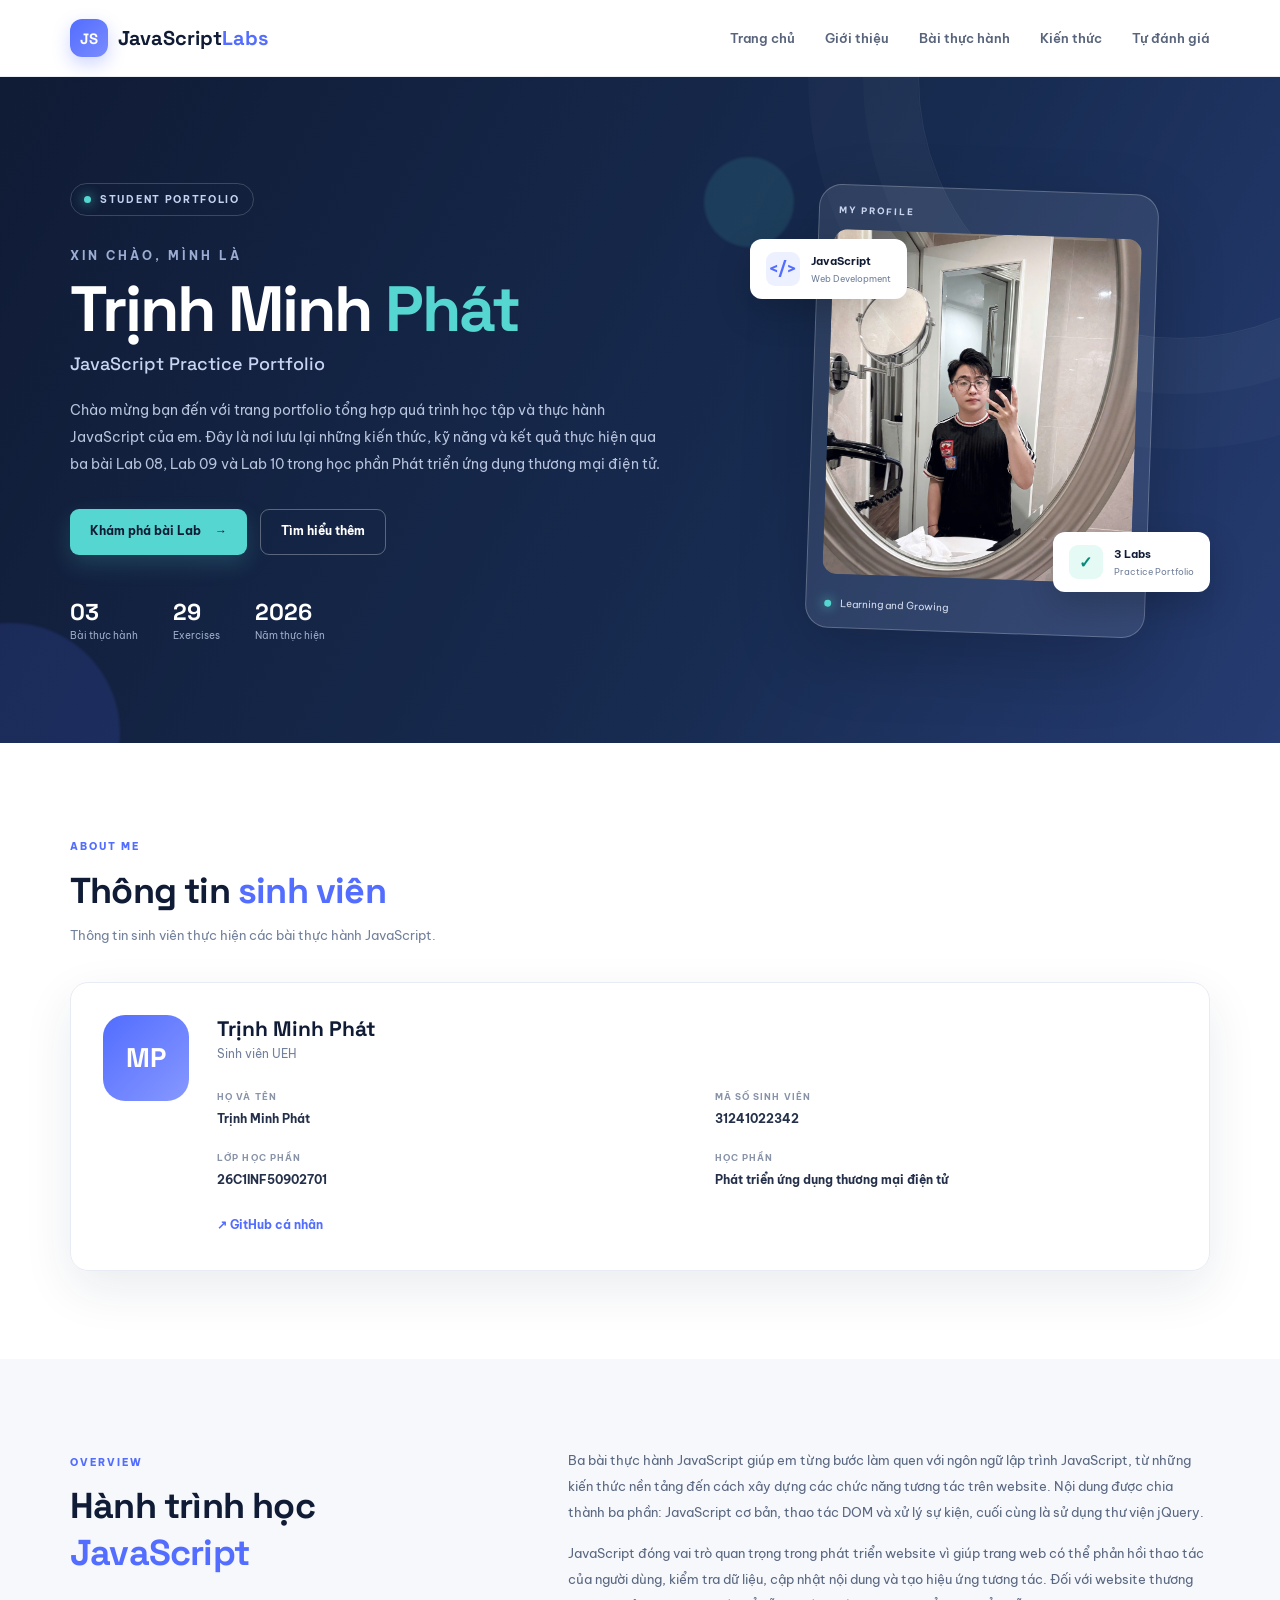
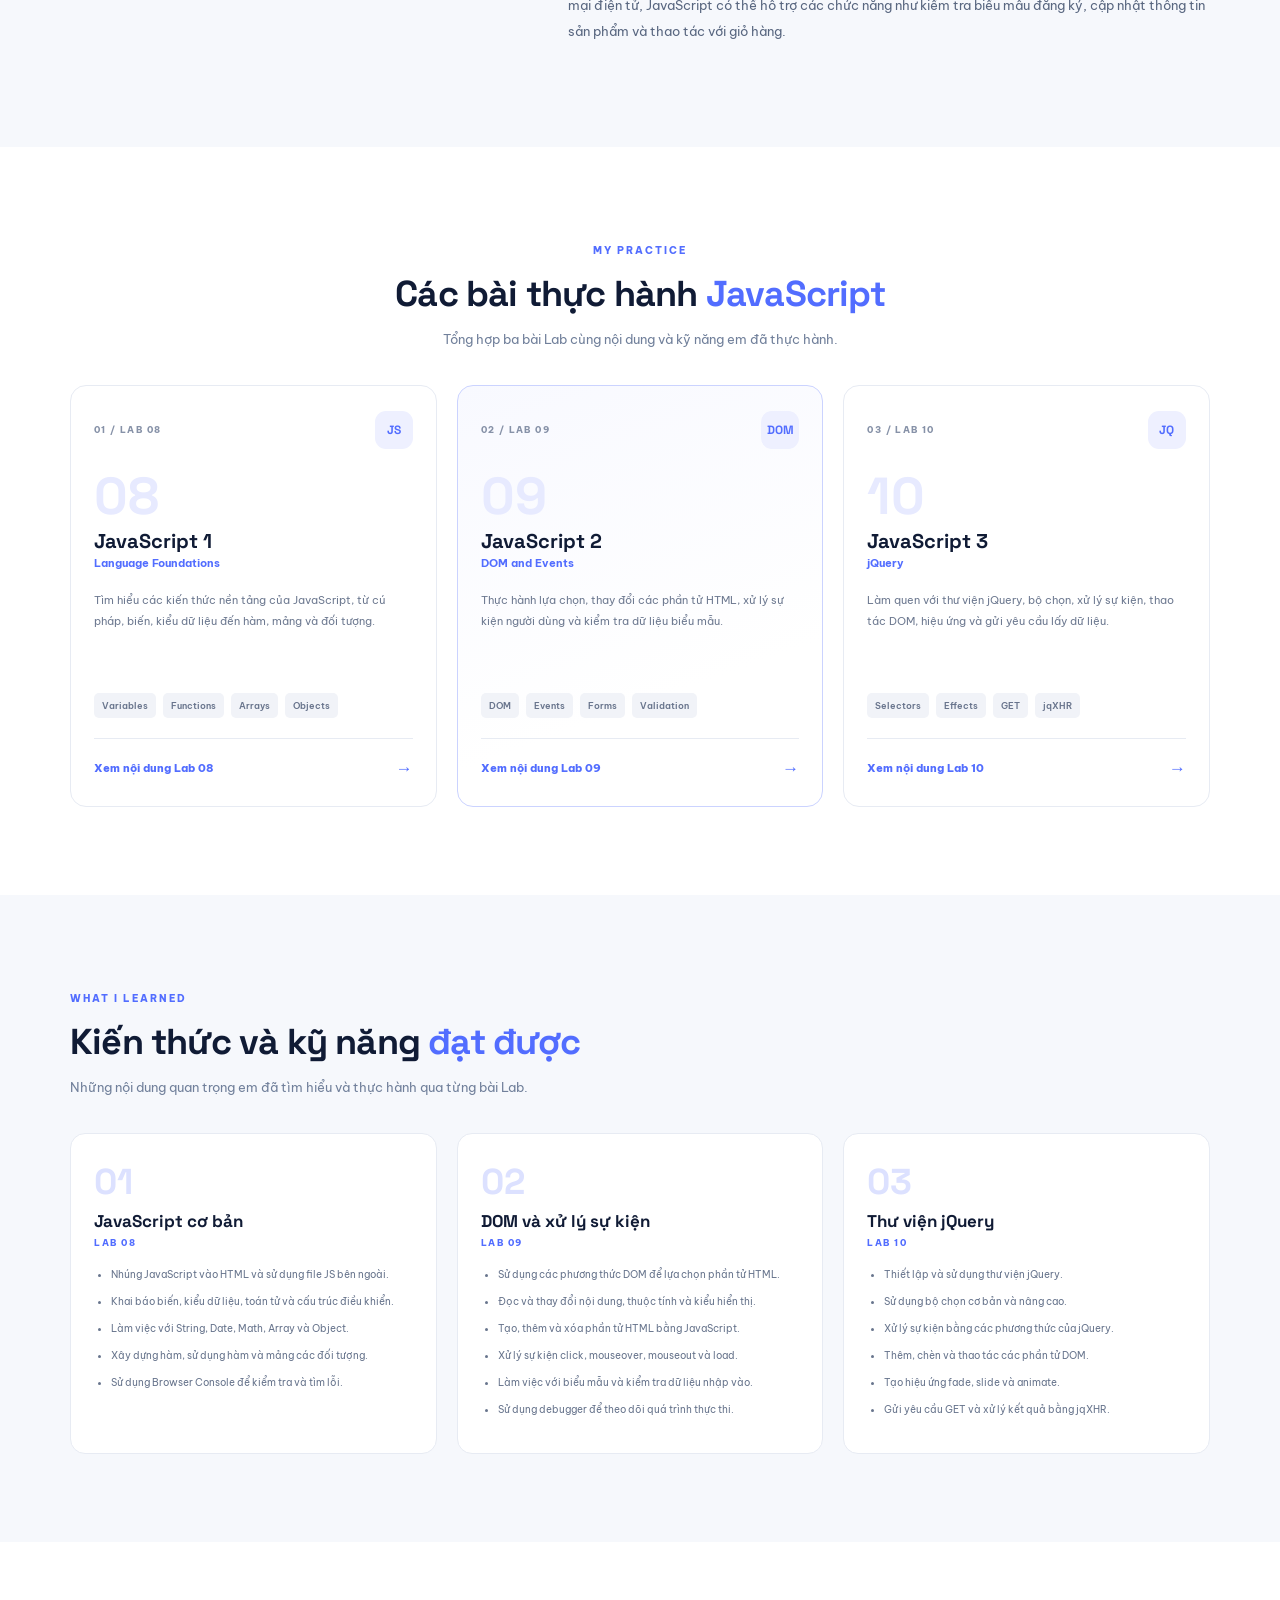
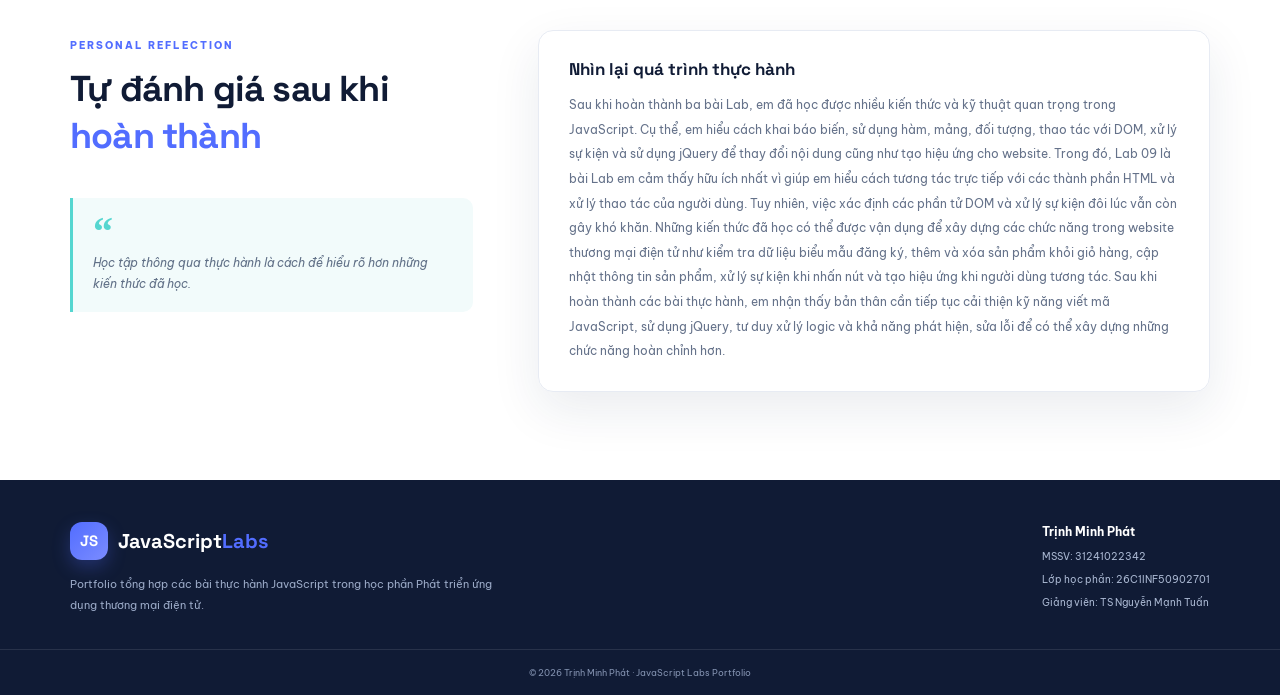
==== JavaScript-Labs/index.html @ f72fcfe5 "update" ====
<!DOCTYPE html>
<html lang="vi">
<head>
    <meta charset="UTF-8">
    <meta name="viewport" content="width=device-width, initial-scale=1.0">
    <meta name="description" content="Portfolio thực hành JavaScript của Trịnh Minh Phát – Lab 08, Lab 09 và Lab 10.">
    <title>Trịnh Minh Phát | JavaScript Labs</title>
    <link rel="stylesheet" href="css/style.css">
    <script src="js/main.js" defer></script>
</head>
<body>

    <header class="header">
        <div class="container nav-container">
            <a href="#home" class="logo">
                <span class="logo-mark">JS</span>
                <span>JavaScript<span class="logo-highlight">Labs</span></span>
            </a>

            <button class="menu-toggle" id="menuToggle" aria-label="Mở menu điều hướng" aria-expanded="false">
                <span></span>
                <span></span>
                <span></span>
            </button>

            <nav class="nav-menu" id="navMenu">
                <a href="#home">Trang chủ</a>
                <a href="#about">Giới thiệu</a>
                <a href="#labs">Bài thực hành</a>
                <a href="#skills">Kiến thức</a>
                <a href="#reflection">Tự đánh giá</a>
            </nav>
        </div>
    </header>

    <main>

        <!-- Phần giới thiệu chính -->
        <section class="hero" id="home">
            <div class="hero-decoration decoration-one"></div>
            <div class="hero-decoration decoration-two"></div>

            <div class="container hero-container">

                <div class="hero-content">
                    <div class="status-label">
                        <span class="status-dot"></span>
                        STUDENT PORTFOLIO
                    </div>

                    <p class="hero-subtitle">XIN CHÀO, MÌNH LÀ</p>

                    <h1>Trịnh Minh <span>Phát</span></h1>

                    <h2>JavaScript Practice Portfolio</h2>

                    <p class="hero-description">
                        Chào mừng bạn đến với trang portfolio tổng hợp quá trình học tập
                        và thực hành JavaScript của em. Đây là nơi lưu lại những kiến thức,
                        kỹ năng và kết quả thực hiện qua ba bài Lab 08, Lab 09 và Lab 10
                        trong học phần Phát triển ứng dụng thương mại điện tử.
                    </p>

                    <div class="hero-buttons">
                        <a href="#labs" class="btn btn-primary">
                            Khám phá bài Lab <span>→</span>
                        </a>

                        <a href="#about" class="btn btn-outline">
                            Tìm hiểu thêm
                        </a>
                    </div>

                    <div class="hero-meta">
                        <div>
                            <strong>03</strong>
                            <span>Bài thực hành</span>
                        </div>

                        <div>
                            <strong>29</strong>
                            <span>Exercises</span>
                        </div>

                        <div>
                            <strong>2026</strong>
                            <span>Năm thực hiện</span>
                        </div>
                    </div>
                </div>

                <!-- Ảnh cá nhân -->
                <div class="hero-image-area">
                    <div class="image-frame">
                        <div class="image-top-label">MY PROFILE</div>

                        <img src="images/hinh1.jpg"
                             alt="Ảnh đại diện của Trịnh Minh Phát"
                             class="profile-image"
                             onerror="this.style.display='none'; this.nextElementSibling.style.display='grid';">

                        <div class="image-placeholder">
                            <span>MP</span>
                            <small>Đặt ảnh tại images/hinh1.jpg</small>
                        </div>

                        <div class="image-caption">
                            <span class="caption-dot"></span>
                            <span>Learning and Growing</span>
                        </div>
                    </div>

                    <div class="floating-card floating-card-top">
                        <span class="floating-icon">&lt;/&gt;</span>
                        <div>
                            <strong>JavaScript</strong>
                            <small>Web Development</small>
                        </div>
                    </div>

                    <div class="floating-card floating-card-bottom">
                        <span class="check-icon">✓</span>
                        <div>
                            <strong>3 Labs</strong>
                            <small>Practice Portfolio</small>
                        </div>
                    </div>
                </div>

            </div>
        </section>

        <!-- Thông tin sinh viên -->
        <section class="section student-section" id="about">
            <div class="container">

                <div class="section-heading">
                    <span class="section-tag">ABOUT ME</span>
                    <h2>Thông tin <span>sinh viên</span></h2>
                    <p>Thông tin sinh viên thực hiện các bài thực hành JavaScript.</p>
                </div>

                <div class="student-card">
                    <div class="student-avatar">MP</div>

                    <div class="student-details">
                        <h3>Trịnh Minh Phát</h3>
                        <p class="student-role">Sinh viên UEH</p>

                        <div class="info-grid">
                            <div class="info-item">
                                <span>HỌ VÀ TÊN</span>
                                <strong>Trịnh Minh Phát</strong>
                            </div>

                            <div class="info-item">
                                <span>MÃ SỐ SINH VIÊN</span>
                                <strong>31241022342</strong>
                            </div>

                            <div class="info-item">
                                <span>LỚP HỌC PHẦN</span>
                                <strong>26C1INF50902701</strong>
                            </div>

                            <div class="info-item">
                                <span>HỌC PHẦN</span>
                                <strong>Phát triển ứng dụng thương mại điện tử</strong>
                            </div>
                        </div>

                        <a class="github-link"
                           href="https://github.com/minhphatrh"
                           target="_blank"
                           rel="noopener">
                            ↗ GitHub cá nhân
                        </a>
                    </div>
                </div>

            </div>
        </section>

        <!-- Giới thiệu mục tiêu -->
        <section class="section introduction-section">
            <div class="container intro-layout">

                <div class="intro-heading">
                    <span class="section-tag">OVERVIEW</span>
                    <h2>Hành trình học <span>JavaScript</span></h2>
                </div>

                <div class="intro-text">
                    <p>
                        Ba bài thực hành JavaScript giúp em từng bước làm quen
                        với ngôn ngữ lập trình JavaScript, từ những kiến thức
                        nền tảng đến cách xây dựng các chức năng tương tác
                        trên website. Nội dung được chia thành ba phần:
                        JavaScript cơ bản, thao tác DOM và xử lý sự kiện,
                        cuối cùng là sử dụng thư viện jQuery.
                    </p>

                    <p>
                        JavaScript đóng vai trò quan trọng trong phát triển
                        website vì giúp trang web có thể phản hồi thao tác
                        của người dùng, kiểm tra dữ liệu, cập nhật nội dung
                        và tạo hiệu ứng tương tác. Đối với website thương mại
                        điện tử, JavaScript có thể hỗ trợ các chức năng như
                        kiểm tra biểu mẫu đăng ký, cập nhật thông tin sản phẩm
                        và thao tác với giỏ hàng.
                    </p>
                </div>

            </div>
        </section>

        <!-- Ba bài Lab -->
        <section class="section labs-section" id="labs">
            <div class="container">

                <div class="section-heading center-heading">
                    <span class="section-tag">MY PRACTICE</span>
                    <h2>Các bài thực hành <span>JavaScript</span></h2>
                    <p>
                        Tổng hợp ba bài Lab cùng nội dung và kỹ năng
                        em đã thực hành.
                    </p>
                </div>

                <div class="lab-grid">

                    <article class="lab-card">
                        <div class="lab-card-top">
                            <span class="lab-index">01 / LAB 08</span>
                            <span class="lab-icon">JS</span>
                        </div>

                        <div class="lab-number">08</div>

                        <h3>JavaScript 1</h3>
                        <p class="lab-english">Language Foundations</p>

                        <p class="lab-description">
                            Tìm hiểu các kiến thức nền tảng của JavaScript,
                            từ cú pháp, biến, kiểu dữ liệu đến hàm, mảng
                            và đối tượng.
                        </p>

                        <div class="lab-topics">
                            <span>Variables</span>
                            <span>Functions</span>
                            <span>Arrays</span>
                            <span>Objects</span>
                        </div>

                        <a href="Lab08/index.html" class="lab-link">
                            Xem nội dung Lab 08 <span>→</span>
                        </a>
                    </article>

                    <article class="lab-card featured-card">
                        <div class="lab-card-top">
                            <span class="lab-index">02 / LAB 09</span>
                            <span class="lab-icon">DOM</span>
                        </div>

                        <div class="lab-number">09</div>

                        <h3>JavaScript 2</h3>
                        <p class="lab-english">DOM and Events</p>

                        <p class="lab-description">
                            Thực hành lựa chọn, thay đổi các phần tử HTML,
                            xử lý sự kiện người dùng và kiểm tra dữ liệu
                            biểu mẫu.
                        </p>

                        <div class="lab-topics">
                            <span>DOM</span>
                            <span>Events</span>
                            <span>Forms</span>
                            <span>Validation</span>
                        </div>

                        <a href="Lab09/index.html" class="lab-link">
                            Xem nội dung Lab 09 <span>→</span>
                        </a>
                    </article>

                    <article class="lab-card">
                        <div class="lab-card-top">
                            <span class="lab-index">03 / LAB 10</span>
                            <span class="lab-icon">JQ</span>
                        </div>

                        <div class="lab-number">10</div>

                        <h3>JavaScript 3</h3>
                        <p class="lab-english">jQuery</p>

                        <p class="lab-description">
                            Làm quen với thư viện jQuery, bộ chọn,
                            xử lý sự kiện, thao tác DOM, hiệu ứng
                            và gửi yêu cầu lấy dữ liệu.
                        </p>

                        <div class="lab-topics">
                            <span>Selectors</span>
                            <span>Effects</span>
                            <span>GET</span>
                            <span>jqXHR</span>
                        </div>

                        <a href="Lab10/index.html" class="lab-link">
                            Xem nội dung Lab 10 <span>→</span>
                        </a>
                    </article>

                </div>
            </div>
        </section>

        <!-- Kiến thức đạt được -->
        <section class="section skills-section" id="skills">
            <div class="container">

                <div class="section-heading">
                    <span class="section-tag">WHAT I LEARNED</span>
                    <h2>Kiến thức và kỹ năng <span>đạt được</span></h2>
                    <p>
                        Những nội dung quan trọng em đã tìm hiểu
                        và thực hành qua từng bài Lab.
                    </p>
                </div>

                <div class="skills-grid">

                    <article class="skill-card">
                        <div class="skill-number">01</div>
                        <h3>JavaScript cơ bản</h3>
                        <p class="skill-lab">LAB 08</p>

                        <ul>
                            <li>Nhúng JavaScript vào HTML và sử dụng file JS bên ngoài.</li>
                            <li>Khai báo biến, kiểu dữ liệu, toán tử và cấu trúc điều khiển.</li>
                            <li>Làm việc với String, Date, Math, Array và Object.</li>
                            <li>Xây dựng hàm, sử dụng hàm và mảng các đối tượng.</li>
                            <li>Sử dụng Browser Console để kiểm tra và tìm lỗi.</li>
                        </ul>
                    </article>

                    <article class="skill-card">
                        <div class="skill-number">02</div>
                        <h3>DOM và xử lý sự kiện</h3>
                        <p class="skill-lab">LAB 09</p>

                        <ul>
                            <li>Sử dụng các phương thức DOM để lựa chọn phần tử HTML.</li>
                            <li>Đọc và thay đổi nội dung, thuộc tính và kiểu hiển thị.</li>
                            <li>Tạo, thêm và xóa phần tử HTML bằng JavaScript.</li>
                            <li>Xử lý sự kiện click, mouseover, mouseout và load.</li>
                            <li>Làm việc với biểu mẫu và kiểm tra dữ liệu nhập vào.</li>
                            <li>Sử dụng debugger để theo dõi quá trình thực thi.</li>
                        </ul>
                    </article>

                    <article class="skill-card">
                        <div class="skill-number">03</div>
                        <h3>Thư viện jQuery</h3>
                        <p class="skill-lab">LAB 10</p>

                        <ul>
                            <li>Thiết lập và sử dụng thư viện jQuery.</li>
                            <li>Sử dụng bộ chọn cơ bản và nâng cao.</li>
                            <li>Xử lý sự kiện bằng các phương thức của jQuery.</li>
                            <li>Thêm, chèn và thao tác các phần tử DOM.</li>
                            <li>Tạo hiệu ứng fade, slide và animate.</li>
                            <li>Gửi yêu cầu GET và xử lý kết quả bằng jqXHR.</li>
                        </ul>
                    </article>

                </div>
            </div>
        </section>

        <!-- Tự đánh giá -->
        <section class="section reflection-section" id="reflection">
            <div class="container reflection-layout">

                <div class="reflection-title">
                    <span class="section-tag">PERSONAL REFLECTION</span>
                    <h2>Tự đánh giá sau khi <span>hoàn thành</span></h2>

                    <div class="reflection-decoration">
                        <span>“</span>
                        <p>
                            Học tập thông qua thực hành là cách
                            để hiểu rõ hơn những kiến thức đã học.
                        </p>
                    </div>
                </div>

                <div class="reflection-content">
                    <h3>Nhìn lại quá trình thực hành</h3>

                    <p>
                        Sau khi hoàn thành ba bài Lab, em đã học được nhiều kiến thức
                        và kỹ thuật quan trọng trong JavaScript. Cụ thể, em hiểu cách
                        khai báo biến, sử dụng hàm, mảng, đối tượng, thao tác với DOM,
                        xử lý sự kiện và sử dụng jQuery để thay đổi nội dung cũng như
                        tạo hiệu ứng cho website. Trong đó, Lab 09 là bài Lab em cảm
                        thấy hữu ích nhất vì giúp em hiểu cách tương tác trực tiếp với
                        các thành phần HTML và xử lý thao tác của người dùng. Tuy nhiên,
                        việc xác định các phần tử DOM và xử lý sự kiện đôi lúc vẫn còn
                        gây khó khăn. Những kiến thức đã học có thể được vận dụng để
                        xây dựng các chức năng trong website thương mại điện tử như
                        kiểm tra dữ liệu biểu mẫu đăng ký, thêm và xóa sản phẩm khỏi
                        giỏ hàng, cập nhật thông tin sản phẩm, xử lý sự kiện khi nhấn
                        nút và tạo hiệu ứng khi người dùng tương tác. Sau khi hoàn thành
                        các bài thực hành, em nhận thấy bản thân cần tiếp tục cải thiện
                        kỹ năng viết mã JavaScript, sử dụng jQuery, tư duy xử lý logic
                        và khả năng phát hiện, sửa lỗi để có thể xây dựng những chức
                        năng hoàn chỉnh hơn.
                    </p>
                </div>

            </div>
        </section>

    </main>

    <!-- Footer -->
    <footer class="footer">
        <div class="container footer-content">

            <div class="footer-brand">
                <a href="#home" class="logo footer-logo">
                    <span class="logo-mark">JS</span>
                    <span>JavaScript<span class="logo-highlight">Labs</span></span>
                </a>

                <p>
                    Portfolio tổng hợp các bài thực hành JavaScript
                    trong học phần Phát triển ứng dụng thương mại điện tử.
                </p>
            </div>

            <div class="footer-info">
                <p><strong>Trịnh Minh Phát</strong></p>
                <p>MSSV: 31241022342</p>
                <p>Lớp học phần: 26C1INF50902701</p>
                <p>Giảng viên: TS Nguyễn Mạnh Tuấn</p>
            </div>

        </div>

        <div class="copyright">
            © 2026 Trịnh Minh Phát · JavaScript Labs Portfolio
        </div>
    </footer>

    <button class="back-to-top" id="backToTop" aria-label="Lên đầu trang">
        ↑
    </button>

</body>
</html>
---- JavaScript-Labs/css/style.css ----
@import url('https://fonts.googleapis.com/css2?family=Be+Vietnam+Pro:wght@400;500;600;700;800&family=Space+Grotesk:wght@500;600;700&display=swap');

:root {
    --navy: #101b35;
    --blue: #526dff;
    --cyan: #55d6d0;
    --text: #24304a;
    --muted: #71809b;
    --bg: #f6f8fc;
    --white: #ffffff;
    --line: #e7ebf3;
    --shadow: 0 18px 50px rgba(25, 43, 79, .09);
}

* {
    box-sizing: border-box;
    margin: 0;
    padding: 0;
}

html {
    scroll-behavior: smooth;
    scroll-padding-top: 85px;
}

body {
    font-family: 'Be Vietnam Pro', sans-serif;
    color: var(--text);
    background: var(--white);
    line-height: 1.7;
}

a {
    color: inherit;
    text-decoration: none;
}

.container {
    width: min(1140px, calc(100% - 44px));
    margin: 0 auto;
}

/* HEADER */
.header {
    position: sticky;
    top: 0;
    z-index: 100;
    background: rgba(255,255,255,.94);
    backdrop-filter: blur(14px);
    border-bottom: 1px solid rgba(231,235,243,.8);
}

.nav-container {
    height: 76px;
    display: flex;
    align-items: center;
    justify-content: space-between;
}

.logo {
    display: inline-flex;
    align-items: center;
    gap: 10px;
    color: var(--navy);
    font: 700 20px 'Space Grotesk', sans-serif;
}

.logo-mark {
    width: 38px;
    height: 38px;
    display: grid;
    place-items: center;
    border-radius: 12px;
    color: white;
    background: linear-gradient(135deg, var(--blue), #7b8cff);
    font-size: 15px;
    box-shadow: 0 7px 18px rgba(82,109,255,.28);
}

.logo-highlight {
    color: var(--blue);
}

.nav-menu {
    display: flex;
    align-items: center;
    gap: 30px;
}

.nav-menu a {
    color: #58647c;
    font-size: 13px;
    font-weight: 600;
    transition: color .2s;
}

.nav-menu a:hover {
    color: var(--blue);
}

.menu-toggle {
    display: none;
    border: 0;
    background: none;
    cursor: pointer;
}

/* HERO */
.hero {
    position: relative;
    overflow: hidden;
    color: white;
    background: linear-gradient(118deg, #101b35 0%, #172b50 60%, #263c72 100%);
    padding: 92px 0 86px;
}

.hero::after {
    content: "";
    position: absolute;
    width: 520px;
    height: 520px;
    border: 1px solid rgba(255,255,255,.08);
    border-radius: 50%;
    right: -160px;
    top: -260px;
    box-shadow: 0 0 0 55px rgba(255,255,255,.025),
                0 0 0 110px rgba(255,255,255,.02);
}

.hero-decoration {
    position: absolute;
    border-radius: 50%;
    filter: blur(1px);
}

.decoration-one {
    width: 220px;
    height: 220px;
    background: rgba(82,109,255,.15);
    left: -100px;
    bottom: -100px;
}

.decoration-two {
    width: 90px;
    height: 90px;
    background: rgba(85,214,208,.12);
    right: 38%;
    top: 12%;
}

.hero-container {
    position: relative;
    z-index: 2;
    display: grid;
    grid-template-columns: 1.15fr .85fr;
    align-items: center;
    gap: 65px;
}

.status-label {
    display: inline-flex;
    align-items: center;
    gap: 9px;
    padding: 7px 13px;
    border: 1px solid rgba(255,255,255,.18);
    border-radius: 30px;
    color: #c6d2f1;
    font-size: 10px;
    letter-spacing: 1.7px;
    font-weight: 700;
}

.status-dot, .caption-dot {
    width: 7px;
    height: 7px;
    border-radius: 50%;
    background: var(--cyan);
    box-shadow: 0 0 12px var(--cyan);
}

.hero-subtitle {
    margin-top: 30px;
    color: #9cadd4;
    font-size: 12px;
    letter-spacing: 3px;
    font-weight: 700;
}

.hero h1 {
    margin: 7px 0 5px;
    font: 700 clamp(42px, 5vw, 64px)/1.15 'Space Grotesk', sans-serif;
    letter-spacing: -2px;
}

.hero h1 span {
    color: var(--cyan);
}

.hero h2 {
    color: #c8d4f2;
    font: 500 18px 'Space Grotesk', sans-serif;
}

.hero-description {
    max-width: 590px;
    margin-top: 22px;
    color: #b8c4dd;
    font-size: 14px;
    line-height: 1.95;
}

.hero-buttons {
    display: flex;
    flex-wrap: wrap;
    gap: 13px;
    margin-top: 30px;
}

.btn {
    min-height: 46px;
    display: inline-flex;
    align-items: center;
    justify-content: center;
    gap: 14px;
    padding: 0 20px;
    border-radius: 9px;
    font-size: 12px;
    font-weight: 700;
    transition: transform .2s, box-shadow .2s;
}

.btn:hover {
    transform: translateY(-3px);
}

.btn-primary {
    color: var(--navy);
    background: var(--cyan);
    box-shadow: 0 9px 22px rgba(85,214,208,.18);
}

.btn-outline {
    color: white;
    border: 1px solid rgba(255,255,255,.3);
}

.hero-meta {
    display: flex;
    gap: 35px;
    margin-top: 42px;
}

.hero-meta div {
    display: flex;
    flex-direction: column;
}

.hero-meta strong {
    color: white;
    font: 700 23px 'Space Grotesk', sans-serif;
}

.hero-meta span {
    color: #9eacc9;
    font-size: 10px;
}

/* ẢNH CÁ NHÂN */
.hero-image-area {
    position: relative;
    width: min(100%, 380px);
    justify-self: center;
    padding: 20px 20px 24px;
}

.image-frame {
    position: relative;
    padding: 15px;
    border: 1px solid rgba(255,255,255,.23);
    border-radius: 23px;
    background: rgba(255,255,255,.09);
    box-shadow: 0 25px 70px rgba(0,0,0,.2);
    transform: rotate(2deg);
}

.image-top-label {
    padding: 2px 4px 12px;
    color: #c9d5ef;
    font-size: 9px;
    letter-spacing: 2px;
    font-weight: 700;
}

.profile-image,
.image-placeholder {
    width: 100%;
    height: 345px;
    border-radius: 14px;
    object-fit: cover;
    background: linear-gradient(145deg, #dbe6ff, #a8b9e8);
}

.image-placeholder {
    display: none;
    place-content: center;
    text-align: center;
    color: var(--navy);
}

.image-placeholder span {
    font: 700 72px 'Space Grotesk', sans-serif;
}

.image-placeholder small {
    font-size: 10px;
}

.image-caption {
    display: flex;
    align-items: center;
    gap: 9px;
    padding: 13px 3px 0;
    color: #d6def1;
    font-size: 10px;
}

.floating-card {
    position: absolute;
    z-index: 3;
    display: flex;
    align-items: center;
    gap: 11px;
    padding: 12px 15px;
    border: 1px solid rgba(255,255,255,.5);
    border-radius: 12px;
    background: white;
    color: var(--navy);
    box-shadow: 0 14px 35px rgba(0,0,0,.18);
}

.floating-card strong,
.floating-card small {
    display: block;
}

.floating-card strong {
    font-size: 11px;
}

.floating-card small {
    color: var(--muted);
    font-size: 9px;
}

.floating-icon,
.check-icon {
    width: 34px;
    height: 34px;
    display: grid;
    place-items: center;
    border-radius: 9px;
    background: #edf0ff;
    color: var(--blue);
    font-weight: 800;
}

.check-icon {
    color: #078b79;
    background: #e5faf5;
}

.floating-card-top {
    top: 70px;
    left: -42px;
}

.floating-card-bottom {
    right: -38px;
    bottom: 65px;
}

/* CÁC SECTION */
.section {
    padding: 88px 0;
}

.section-heading {
    margin-bottom: 35px;
}

.section-heading h2,
.intro-heading h2,
.reflection-title h2 {
    margin-top: 9px;
    color: var(--navy);
    font: 700 clamp(27px, 3vw, 36px)/1.3 'Space Grotesk', sans-serif;
    letter-spacing: -.8px;
}

.section-heading h2 span,
.intro-heading h2 span,
.reflection-title h2 span {
    color: var(--blue);
}

.section-heading > p {
    margin-top: 10px;
    color: var(--muted);
    font-size: 13px;
}

.section-tag {
    display: inline-block;
    color: var(--blue);
    font-size: 10px;
    letter-spacing: 2px;
    font-weight: 800;
}

.center-heading {
    text-align: center;
}

/* THÔNG TIN SINH VIÊN */
.student-card {
    display: flex;
    align-items: flex-start;
    gap: 28px;
    padding: 32px;
    border: 1px solid var(--line);
    border-radius: 18px;
    box-shadow: var(--shadow);
}

.student-avatar {
    flex: 0 0 86px;
    height: 86px;
    display: grid;
    place-items: center;
    border-radius: 22px;
    color: white;
    background: linear-gradient(135deg, var(--blue), #8798ff);
    font: 700 27px 'Space Grotesk', sans-serif;
}

.student-details {
    flex: 1;
}

.student-details h3 {
    color: var(--navy);
    font: 700 21px 'Space Grotesk', sans-serif;
}

.student-role {
    margin-top: 2px;
    color: var(--muted);
    font-size: 12px;
}

.info-grid {
    display: grid;
    grid-template-columns: 1fr 1fr;
    gap: 20px 35px;
    margin: 25px 0 20px;
}

.info-item span,
.info-item strong {
    display: block;
}

.info-item span {
    margin-bottom: 5px;
    color: #8994a9;
    font-size: 9px;
    letter-spacing: 1.1px;
    font-weight: 700;
}

.info-item strong {
    color: var(--text);
    font-size: 12px;
}

.github-link {
    display: inline-flex;
    gap: 8px;
    color: var(--blue);
    font-size: 12px;
    font-weight: 700;
}

/* GIỚI THIỆU */
.introduction-section,
.skills-section {
    background: var(--bg);
}

.intro-layout {
    display: grid;
    grid-template-columns: .8fr 1.2fr;
    gap: 70px;
    align-items: start;
}

.intro-text p {
    margin-bottom: 15px;
    color: #596780;
    font-size: 13px;
    line-height: 2;
}

/* LAB CARDS */
.lab-grid {
    display: grid;
    grid-template-columns: repeat(3, 1fr);
    gap: 20px;
}

.lab-card {
    position: relative;
    overflow: hidden;
    padding: 25px 23px 23px;
    border: 1px solid var(--line);
    border-radius: 16px;
    background: white;
    transition: transform .25s, box-shadow .25s, border-color .25s;
}

.lab-card:hover {
    transform: translateY(-7px);
    border-color: #cbd3ff;
    box-shadow: var(--shadow);
}

.featured-card {
    border-color: #cbd3ff;
    background: linear-gradient(160deg, #f8f9ff, white 70%);
}

.lab-card-top {
    display: flex;
    align-items: center;
    justify-content: space-between;
}

.lab-index {
    color: #8792a8;
    font-size: 9px;
    letter-spacing: 1.4px;
    font-weight: 800;
}

.lab-icon {
    width: 38px;
    height: 38px;
    display: grid;
    place-items: center;
    border-radius: 11px;
    color: var(--blue);
    background: #eef0ff;
    font: 700 12px 'Space Grotesk', sans-serif;
}

.lab-number {
    margin-top: 23px;
    color: #e7eaff;
    font: 700 52px/.95 'Space Grotesk', sans-serif;
}

.lab-card h3 {
    margin-top: 7px;
    color: var(--navy);
    font: 700 20px 'Space Grotesk', sans-serif;
}

.lab-english {
    color: var(--blue);
    font-size: 11px;
    font-weight: 700;
}

.lab-description {
    min-height: 86px;
    margin-top: 17px;
    color: #6e7a91;
    font-size: 11px;
    line-height: 1.9;
}

.lab-topics {
    display: flex;
    flex-wrap: wrap;
    gap: 7px;
    margin: 17px 0 20px;
}

.lab-topics span {
    padding: 5px 8px;
    border-radius: 5px;
    color: #68748c;
    background: #f1f3f8;
    font-size: 9px;
    font-weight: 600;
}

.lab-link {
    display: flex;
    justify-content: space-between;
    align-items: center;
    padding-top: 15px;
    border-top: 1px solid var(--line);
    color: var(--blue);
    font-size: 11px;
    font-weight: 800;
}

.lab-link span {
    font-size: 17px;
}

/* KIẾN THỨC */
.skills-grid {
    display: grid;
    grid-template-columns: repeat(3, 1fr);
    gap: 20px;
}

.skill-card {
    padding: 25px 23px;
    border: 1px solid var(--line);
    border-radius: 15px;
    background: white;
}

.skill-number {
    color: #dce1ff;
    font: 700 36px 'Space Grotesk', sans-serif;
}

.skill-card h3 {
    margin-top: 5px;
    color: var(--navy);
    font: 700 17px 'Space Grotesk', sans-serif;
}

.skill-lab {
    margin: 3px 0 16px;
    color: var(--blue);
    font-size: 9px;
    letter-spacing: 1.5px;
    font-weight: 800;
}

.skill-card ul {
    padding-left: 17px;
}

.skill-card li {
    margin-bottom: 9px;
    color: #68758d;
    font-size: 10px;
    line-height: 1.8;
}

/* TỰ ĐÁNH GIÁ */
.reflection-layout {
    display: grid;
    grid-template-columns: .75fr 1.25fr;
    gap: 65px;
    align-items: start;
}

.reflection-decoration {
    margin-top: 38px;
    padding: 18px 20px;
    border-left: 3px solid var(--cyan);
    border-radius: 0 10px 10px 0;
    background: #f2fbfb;
}

.reflection-decoration span {
    color: var(--cyan);
    font: 700 40px/.8 Georgia, serif;
}

.reflection-decoration p {
    color: #607087;
    font-size: 12px;
    font-style: italic;
}

.reflection-content {
    padding: 27px 30px;
    border: 1px solid var(--line);
    border-radius: 15px;
    box-shadow: var(--shadow);
}

.reflection-content h3 {
    margin-bottom: 13px;
    color: var(--navy);
    font: 700 17px 'Space Grotesk', sans-serif;
}

.reflection-content p {
    color: #65728a;
    font-size: 12px;
    line-height: 2.05;
}

/* FOOTER */
.footer {
    padding: 42px 0 0;
    color: #b6c2dc;
    background: var(--navy);
}

.footer-content {
    display: flex;
    justify-content: space-between;
    gap: 40px;
    padding-bottom: 32px;
}

.footer-logo {
    color: white;
}

.footer-brand > p {
    max-width: 430px;
    margin-top: 14px;
    color: #9baac7;
    font-size: 11px;
    line-height: 1.9;
}

.footer-info p {
    margin-bottom: 6px;
    color: #aab8d2;
    font-size: 10px;
}

.footer-info strong {
    color: white;
    font-size: 12px;
}

.copyright {
    padding: 15px 20px;
    border-top: 1px solid rgba(255,255,255,.1);
    color: #8392b0;
    text-align: center;
    font-size: 9px;
}

/* NÚT LÊN ĐẦU TRANG */
.back-to-top {
    position: fixed;
    right: 22px;
    bottom: 22px;
    z-index: 90;
    width: 42px;
    height: 42px;
    border: 0;
    border-radius: 12px;
    color: white;
    background: var(--blue);
    box-shadow: 0 8px 20px rgba(82,109,255,.3);
    font-size: 20px;
    cursor: pointer;
    opacity: 0;
    visibility: hidden;
    transform: translateY(10px);
    transition: .2s;
}

.back-to-top.show {
    opacity: 1;
    visibility: visible;
    transform: translateY(0);
}

/* TABLET */
@media (max-width: 900px) {
    .hero-container {
        gap: 25px;
    }

    .hero-image-area {
        max-width: 320px;
    }

    .profile-image,
    .image-placeholder {
        height: 300px;
    }

    .floating-card-top {
        left: -20px;
    }

    .floating-card-bottom {
        right: -18px;
    }

    .nav-menu {
        gap: 16px;
    }

    .nav-menu a {
        font-size: 11px;
    }

    .lab-grid,
    .skills-grid {
        gap: 13px;
    }

    .lab-card,
    .skill-card {
        padding: 20px 17px;
    }
}

/* MOBILE */
@media (max-width: 700px) {
    .container {
        width: min(100% - 32px, 540px);
    }

    .nav-container {
        height: 66px;
    }

    .menu-toggle {
        display: flex;
        flex-direction: column;
        gap: 5px;
        padding: 8px;
    }

    .menu-toggle span {
        width: 23px;
        height: 2px;
        border-radius: 2px;
        background: var(--navy);
    }

    .nav-menu {
        position: absolute;
        top: 65px;
        left: 0;
        right: 0;
        display: none;
        flex-direction: column;
        align-items: stretch;
        gap: 0;
        padding: 10px 22px 18px;
        border-bottom: 1px solid var(--line);
        background: white;
        box-shadow: 0 15px 25px rgba(20,35,65,.08);
    }

    .nav-menu.open {
        display: flex;
    }

    .nav-menu a {
        padding: 11px 0;
        font-size: 13px;
    }

    .hero {
        padding: 65px 0 55px;
    }

    .hero-container {
        grid-template-columns: 1fr;
        gap: 38px;
    }

    .hero-content {
        text-align: center;
    }

    .hero-description {
        margin-left: auto;
        margin-right: auto;
    }

    .hero-buttons,
    .hero-meta {
        justify-content: center;
    }

    .hero-meta {
        gap: 25px;
    }

    .hero-image-area {
        width: min(82%, 330px);
    }

    .profile-image,
    .image-placeholder {
        height: 300px;
    }

    .floating-card-top {
        left: -25px;
    }

    .floating-card-bottom {
        right: -25px;
    }

    .section {
        padding: 65px 0;
    }

    .student-card {
        padding: 23px;
        gap: 18px;
    }

    .student-avatar {
        flex-basis: 65px;
        height: 65px;
        border-radius: 17px;
        font-size: 21px;
    }

    .info-grid {
        gap: 16px;
    }

    .intro-layout,
    .reflection-layout {
        grid-template-columns: 1fr;
        gap: 25px;
    }

    .lab-grid,
    .skills-grid {
        grid-template-columns: 1fr;
        gap: 15px;
    }

    .lab-description {
        min-height: 0;
    }

    .skill-card {
        padding: 23px;
    }

    .reflection-decoration {
        margin-top: 20px;
    }

    .footer-content {
        flex-direction: column;
        gap: 22px;
    }
}

/* MOBILE NHỎ */
@media (max-width: 430px) {
    .hero h1 {
        font-size: 43px;
    }

    .hero h2 {
        font-size: 15px;
    }

    .hero-description {
        font-size: 12px;
    }

    .hero-meta {
        gap: 17px;
    }

    .hero-meta strong {
        font-size: 20px;
    }

    .hero-meta span {
        font-size: 9px;
    }

    .student-card {
        flex-direction: column;
    }

    .info-grid {
        grid-template-columns: 1fr;
        gap: 13px;
    }

    .floating-card {
        padding: 9px 11px;
    }

    .floating-card-top {
        left: -23px;
    }

    .floating-card-bottom {
        right: -23px;
    }

    .profile-image,
    .image-placeholder {
        height: 270px;
    }

    .reflection-content {
        padding: 22px 19px;
    }
}
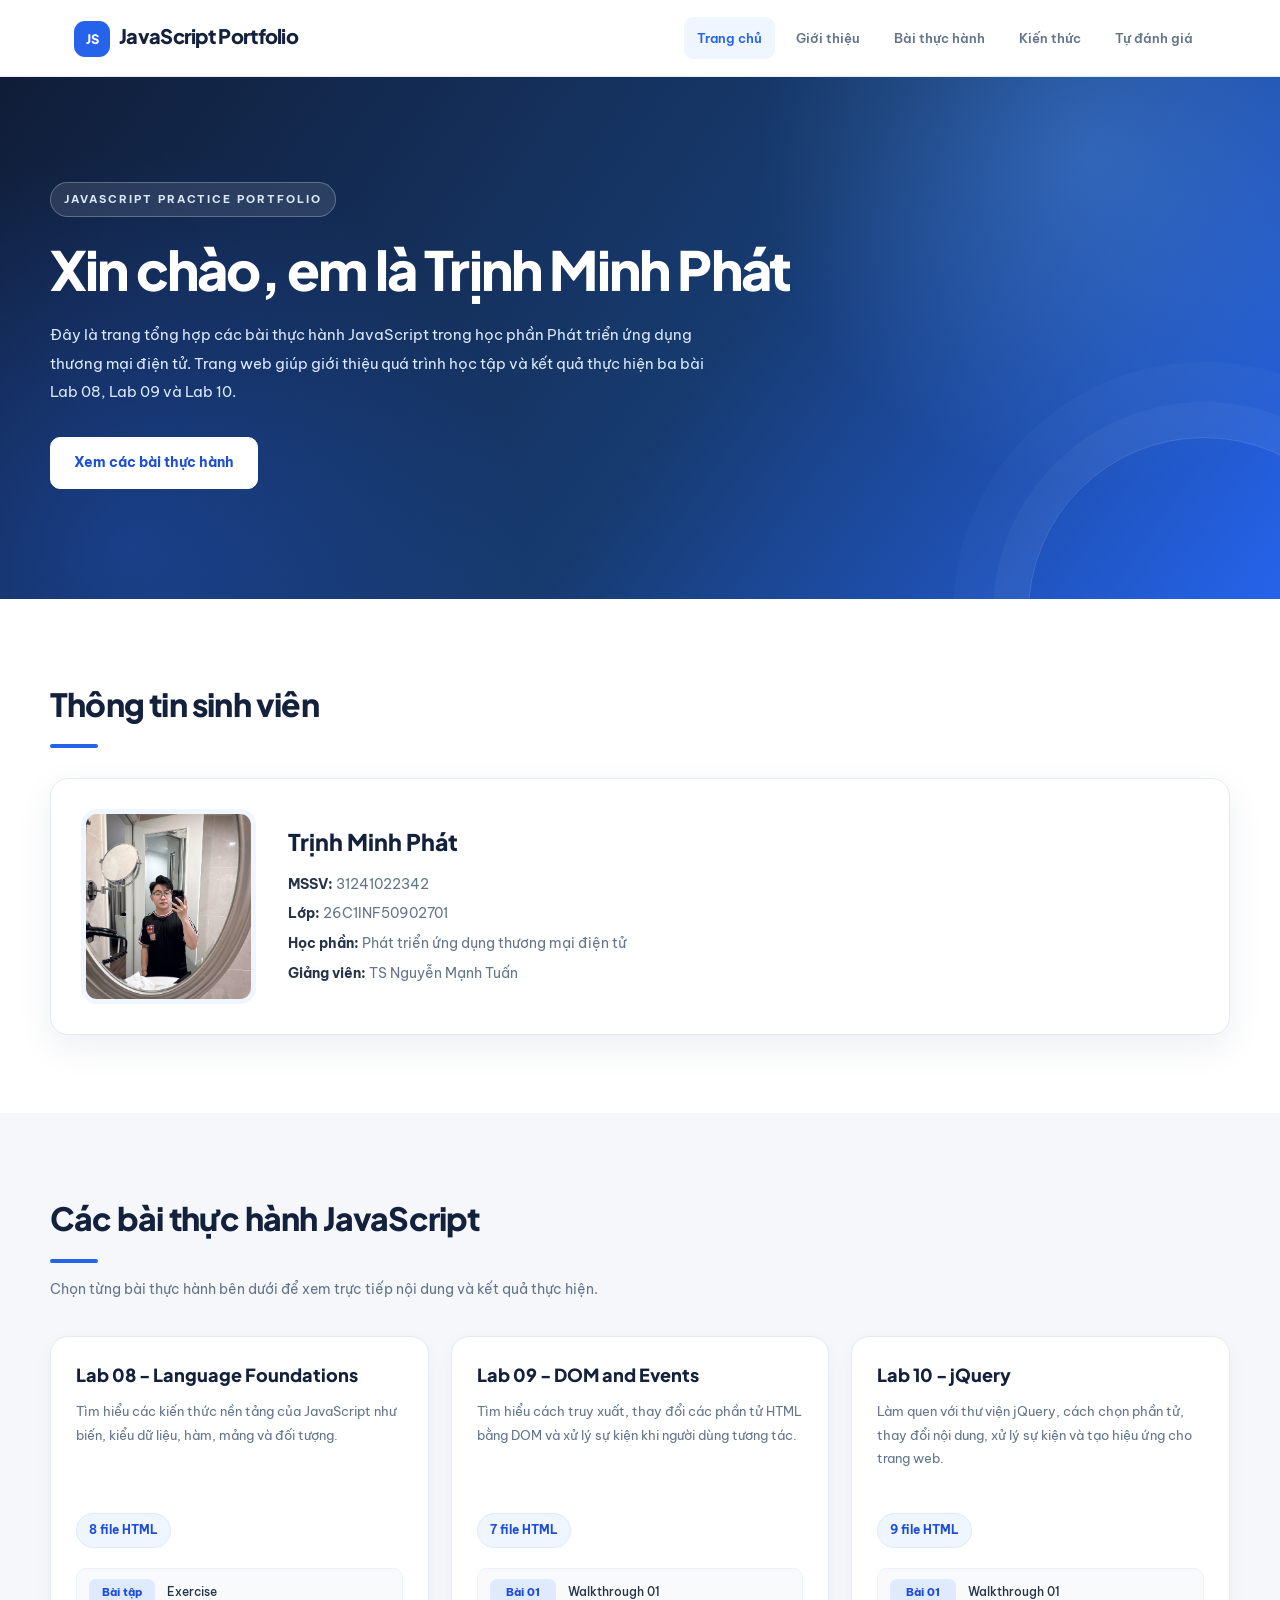
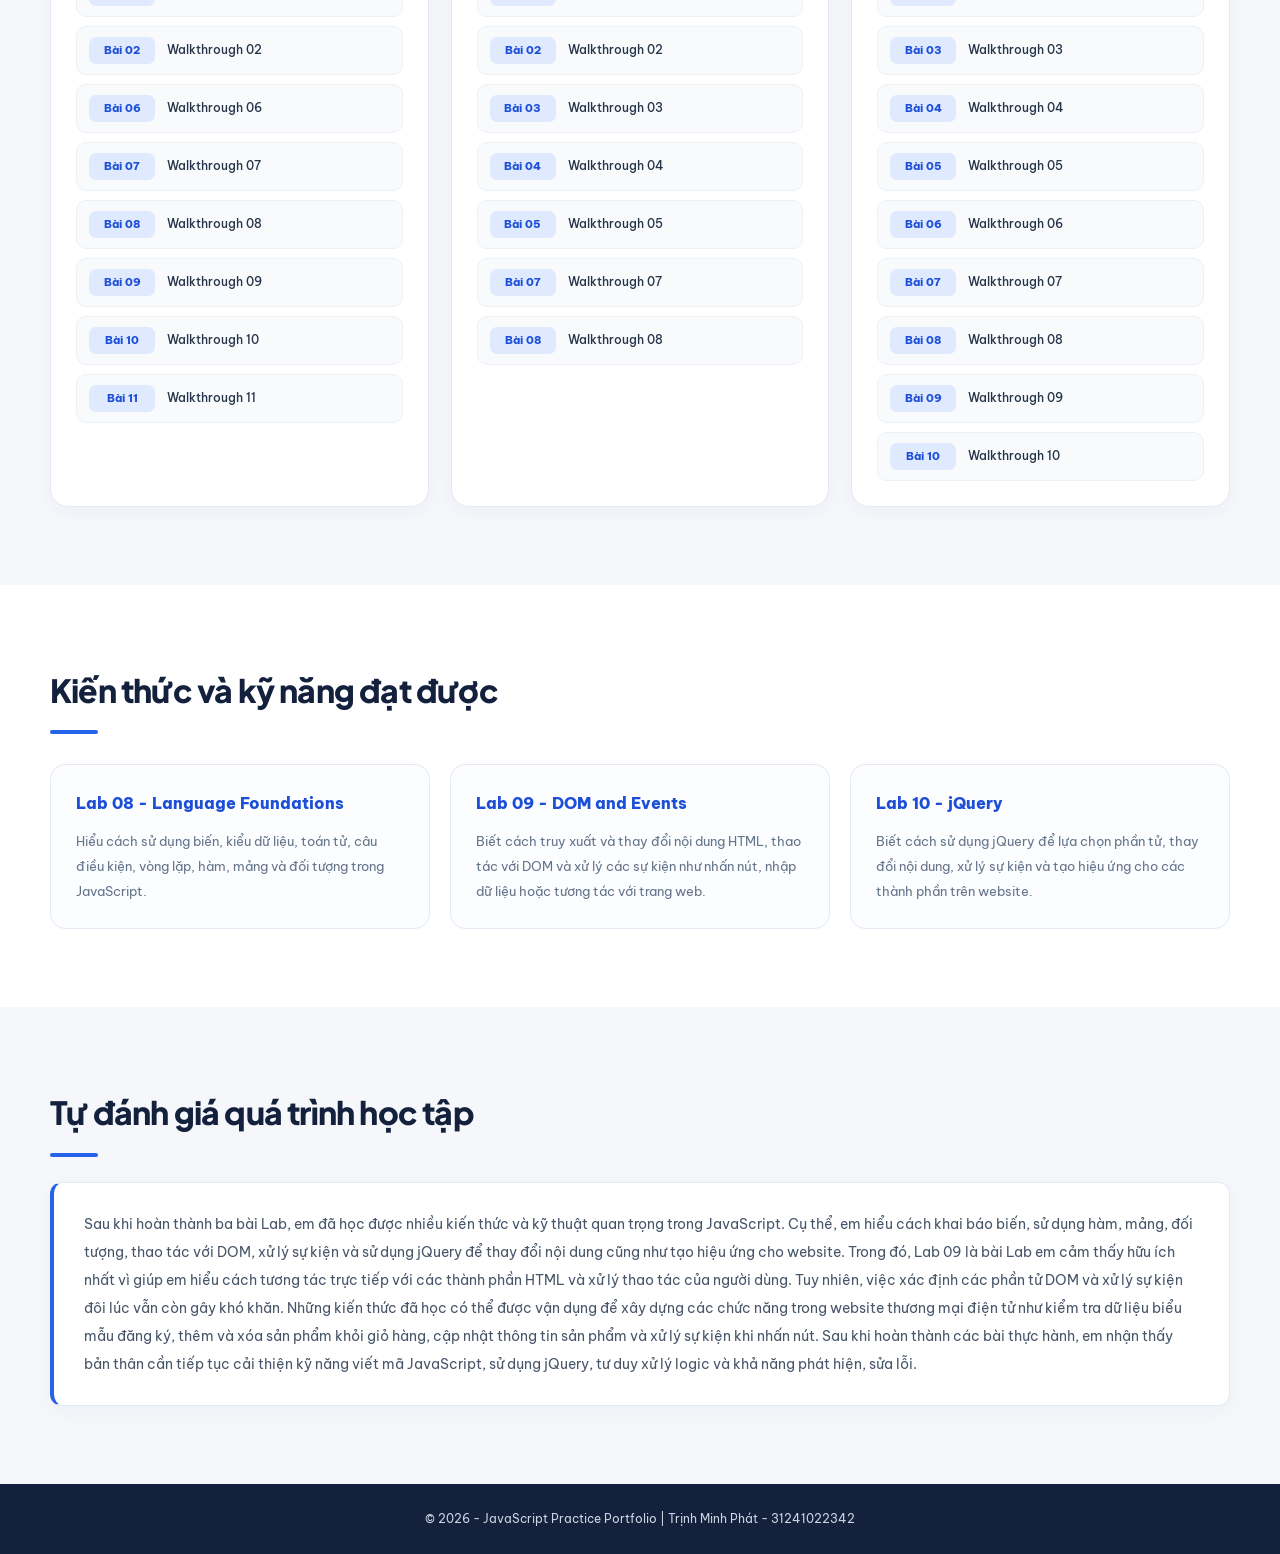
==== commit ea741a72: "update giao dien html" ====
--- a/JavaScript-Labs/index.html
+++ b/JavaScript-Labs/index.html
@@ -4,465 +4,374 @@
 <head>
     <meta charset="UTF-8">
     <meta name="viewport" content="width=device-width, initial-scale=1.0">
-    <meta name="description" content="Portfolio thực hành JavaScript của Trịnh Minh Phát – Lab 08, Lab 09 và Lab 10.">
-    <title>Trịnh Minh Phát | JavaScript Labs</title>
+    <meta name="description" content="JavaScript Practice Portfolio - Trịnh Minh Phát">
+    <title>JavaScript Practice Portfolio | Trịnh Minh Phát</title>
+
     <link rel="stylesheet" href="css/style.css">
+
+
     <script src="js/main.js" defer></script>
 </head>
+
 <body>
 
+    <!-- Thanh điều hướng -->
     <header class="header">
-        <div class="container nav-container">
-            <a href="#home" class="logo">
-                <span class="logo-mark">JS</span>
-                <span>JavaScript<span class="logo-highlight">Labs</span></span>
-            </a>
-
-            <button class="menu-toggle" id="menuToggle" aria-label="Mở menu điều hướng" aria-expanded="false">
-                <span></span>
-                <span></span>
-                <span></span>
-            </button>
-
-            <nav class="nav-menu" id="navMenu">
-                <a href="#home">Trang chủ</a>
-                <a href="#about">Giới thiệu</a>
-                <a href="#labs">Bài thực hành</a>
-                <a href="#skills">Kiến thức</a>
-                <a href="#reflection">Tự đánh giá</a>
+        <div class="nav-container">
+            <a href="#home" class="logo">JavaScript Portfolio</a>
+
+            <nav>
+                <ul class="nav-menu">
+                    <li><a href="#home">Trang chủ</a></li>
+                    <li><a href="#about">Giới thiệu</a></li>
+                    <li><a href="#labs">Bài thực hành</a></li>
+                    <li><a href="#skills">Kiến thức</a></li>
+                    <li><a href="#reflection">Tự đánh giá</a></li>
+                </ul>
             </nav>
         </div>
     </header>
 
     <main>
 
-        <!-- Phần giới thiệu chính -->
+        <!-- Trang chủ -->
         <section class="hero" id="home">
-            <div class="hero-decoration decoration-one"></div>
-            <div class="hero-decoration decoration-two"></div>
-
-            <div class="container hero-container">
-
-                <div class="hero-content">
-                    <div class="status-label">
-                        <span class="status-dot"></span>
-                        STUDENT PORTFOLIO
-                    </div>
-
-                    <p class="hero-subtitle">XIN CHÀO, MÌNH LÀ</p>
-
-                    <h1>Trịnh Minh <span>Phát</span></h1>
-
-                    <h2>JavaScript Practice Portfolio</h2>
-
-                    <p class="hero-description">
-                        Chào mừng bạn đến với trang portfolio tổng hợp quá trình học tập
-                        và thực hành JavaScript của em. Đây là nơi lưu lại những kiến thức,
-                        kỹ năng và kết quả thực hiện qua ba bài Lab 08, Lab 09 và Lab 10
+            <div class="hero-container">
+                <div>
+                    <p>JAVASCRIPT PRACTICE PORTFOLIO</p>
+                    <h1>Xin chào, em là Trịnh Minh Phát</h1>
+                    <p>
+                        Đây là trang tổng hợp các bài thực hành JavaScript
                         trong học phần Phát triển ứng dụng thương mại điện tử.
+                        Trang web giúp giới thiệu quá trình học tập và kết quả
+                        thực hiện ba bài Lab 08, Lab 09 và Lab 10.
                     </p>
-
-                    <div class="hero-buttons">
-                        <a href="#labs" class="btn btn-primary">
-                            Khám phá bài Lab <span>→</span>
-                        </a>
-
-                        <a href="#about" class="btn btn-outline">
-                            Tìm hiểu thêm
-                        </a>
-                    </div>
-
-                    <div class="hero-meta">
-                        <div>
-                            <strong>03</strong>
-                            <span>Bài thực hành</span>
-                        </div>
-
-                        <div>
-                            <strong>29</strong>
-                            <span>Exercises</span>
-                        </div>
-
-                        <div>
-                            <strong>2026</strong>
-                            <span>Năm thực hiện</span>
-                        </div>
+                    <a href="#labs" class="btn">Xem các bài thực hành</a>
+                </div>
+            </div>
+        </section>
+
+        <!-- Giới thiệu sinh viên -->
+        <section class="student-section" id="about">
+            <div class="section-container">
+                <h2>Thông tin sinh viên</h2>
+
+                <div class="student-card">
+                    <img src="images/hinh1.jpg"
+                         alt="Ảnh đại diện Trịnh Minh Phát">
+
+                    <div>
+                        <h3>Trịnh Minh Phát</h3>
+                        <p><strong>MSSV:</strong> 31241022342</p>
+                        <p><strong>Lớp:</strong> 26C1INF50902701</p>
+                        <p>
+                            <strong>Học phần:</strong>
+                            Phát triển ứng dụng thương mại điện tử
+                        </p>
+                        <p>
+                            <strong>Giảng viên:</strong>
+                            TS Nguyễn Mạnh Tuấn
+                        </p>
                     </div>
                 </div>
-
-                <!-- Ảnh cá nhân -->
-                <div class="hero-image-area">
-                    <div class="image-frame">
-                        <div class="image-top-label">MY PROFILE</div>
-
-                        <img src="images/hinh1.jpg"
-                             alt="Ảnh đại diện của Trịnh Minh Phát"
-                             class="profile-image"
-                             onerror="this.style.display='none'; this.nextElementSibling.style.display='grid';">
-
-                        <div class="image-placeholder">
-                            <span>MP</span>
-                            <small>Đặt ảnh tại images/hinh1.jpg</small>
-                        </div>
-
-                        <div class="image-caption">
-                            <span class="caption-dot"></span>
-                            <span>Learning and Growing</span>
-                        </div>
+            </div>
+        </section>
+
+        <!-- Danh sách bài Lab -->
+        <section class="labs-section" id="labs">
+            <div class="section-container">
+                <h2>Các bài thực hành JavaScript</h2>
+                <p>
+                    Chọn từng bài thực hành bên dưới để xem trực tiếp
+                    nội dung và kết quả thực hiện.
+                </p>
+
+                <div class="lab-grid">
+
+                    <!-- LAB 08 -->
+                    <article class="lab-card">
+                        <h3>Lab 08 - Language Foundations</h3>
+                        <p class="lab-description">
+                            Tìm hiểu các kiến thức nền tảng của JavaScript
+                            như biến, kiểu dữ liệu, hàm, mảng và đối tượng.
+                        </p>
+                        <span class="exercise-count">8 file HTML</span>
+
+                        <ul class="exercise-list">
+                            <li>
+                                <a class="exercise-link"
+                                   href="Lab08/exercise.html">
+                                    <span class="exercise-number">Bài tập</span>
+                                    <span>Exercise</span>
+                                </a>
+                            </li>
+                            <li>
+                                <a class="exercise-link"
+                                   href="Lab08/lab08-walkthrough02.html">
+                                    <span class="exercise-number">Bài 02</span>
+                                    <span>Walkthrough 02</span>
+                                </a>
+                            </li>
+                            <li>
+                                <a class="exercise-link"
+                                   href="Lab08/lab08-walkthrough06.html">
+                                    <span class="exercise-number">Bài 06</span>
+                                    <span>Walkthrough 06</span>
+                                </a>
+                            </li>
+                            <li>
+                                <a class="exercise-link"
+                                   href="Lab08/lab08-walkthrough07.html">
+                                    <span class="exercise-number">Bài 07</span>
+                                    <span>Walkthrough 07</span>
+                                </a>
+                            </li>
+                            <li>
+                                <a class="exercise-link"
+                                   href="Lab08/lab08-walkthrough08.html">
+                                    <span class="exercise-number">Bài 08</span>
+                                    <span>Walkthrough 08</span>
+                                </a>
+                            </li>
+                            <li>
+                                <a class="exercise-link"
+                                   href="Lab08/lab08-walkthrough09.html">
+                                    <span class="exercise-number">Bài 09</span>
+                                    <span>Walkthrough 09</span>
+                                </a>
+                            </li>
+                            <li>
+                                <a class="exercise-link"
+                                   href="Lab08/lab08-walkthrough10.html">
+                                    <span class="exercise-number">Bài 10</span>
+                                    <span>Walkthrough 10</span>
+                                </a>
+                            </li>
+                            <li>
+                                <a class="exercise-link"
+                                   href="Lab08/lab08-walkthrough11.html">
+                                    <span class="exercise-number">Bài 11</span>
+                                    <span>Walkthrough 11</span>
+                                </a>
+                            </li>
+                        </ul>
+                    </article>
+
+                    <!-- LAB 09 -->
+                    <article class="lab-card">
+                        <h3>Lab 09 - DOM and Events</h3>
+                        <p class="lab-description">
+                            Tìm hiểu cách truy xuất, thay đổi các phần tử HTML
+                            bằng DOM và xử lý sự kiện khi người dùng tương tác.
+                        </p>
+                        <span class="exercise-count">7 file HTML</span>
+
+                        <ul class="exercise-list">
+                            <li>
+                                <a class="exercise-link"
+                                   href="Lab09/lab09-walkthrough01.html">
+                                    <span class="exercise-number">Bài 01</span>
+                                    <span>Walkthrough 01</span>
+                                </a>
+                            </li>
+                            <li>
+                                <a class="exercise-link"
+                                   href="Lab09/lab09-walkthrough02.html">
+                                    <span class="exercise-number">Bài 02</span>
+                                    <span>Walkthrough 02</span>
+                                </a>
+                            </li>
+                            <li>
+                                <a class="exercise-link"
+                                   href="Lab09/lab09-walkthrough03.html">
+                                    <span class="exercise-number">Bài 03</span>
+                                    <span>Walkthrough 03</span>
+                                </a>
+                            </li>
+                            <li>
+                                <a class="exercise-link"
+                                   href="Lab09/lab09-walkthrough04.html">
+                                    <span class="exercise-number">Bài 04</span>
+                                    <span>Walkthrough 04</span>
+                                </a>
+                            </li>
+                            <li>
+                                <a class="exercise-link"
+                                   href="Lab09/lab09-walkthrough05.html">
+                                    <span class="exercise-number">Bài 05</span>
+                                    <span>Walkthrough 05</span>
+                                </a>
+                            </li>
+                            <li>
+                                <a class="exercise-link"
+                                   href="Lab09/lab09-walkthrough07.html">
+                                    <span class="exercise-number">Bài 07</span>
+                                    <span>Walkthrough 07</span>
+                                </a>
+                            </li>
+                            <li>
+                                <a class="exercise-link"
+                                   href="Lab09/lab09-walkthrough08.html">
+                                    <span class="exercise-number">Bài 08</span>
+                                    <span>Walkthrough 08</span>
+                                </a>
+                            </li>
+                        </ul>
+                    </article>
+
+                    <!-- LAB 10 -->
+                    <article class="lab-card">
+                        <h3>Lab 10 - jQuery</h3>
+                        <p class="lab-description">
+                            Làm quen với thư viện jQuery, cách chọn phần tử,
+                            thay đổi nội dung, xử lý sự kiện và tạo hiệu ứng
+                            cho trang web.
+                        </p>
+                        <span class="exercise-count">9 file HTML</span>
+
+                        <ul class="exercise-list">
+                            <li>
+                                <a class="exercise-link"
+                                   href="Lab10/lab10-walkthrough01.html">
+                                    <span class="exercise-number">Bài 01</span>
+                                    <span>Walkthrough 01</span>
+                                </a>
+                            </li>
+                            <li>
+                                <a class="exercise-link"
+                                   href="Lab10/lab10-walkthrough03.html">
+                                    <span class="exercise-number">Bài 03</span>
+                                    <span>Walkthrough 03</span>
+                                </a>
+                            </li>
+                            <li>
+                                <a class="exercise-link"
+                                   href="Lab10/lab10-walkthrough04.html">
+                                    <span class="exercise-number">Bài 04</span>
+                                    <span>Walkthrough 04</span>
+                                </a>
+                            </li>
+                            <li>
+                                <a class="exercise-link"
+                                   href="Lab10/lab10-walkthrough05.html">
+                                    <span class="exercise-number">Bài 05</span>
+                                    <span>Walkthrough 05</span>
+                                </a>
+                            </li>
+                            <li>
+                                <a class="exercise-link"
+                                   href="Lab10/lab10-walkthrough06.html">
+                                    <span class="exercise-number">Bài 06</span>
+                                    <span>Walkthrough 06</span>
+                                </a>
+                            </li>
+                            <li>
+                                <a class="exercise-link"
+                                   href="Lab10/lab10-walkthrough07.html">
+                                    <span class="exercise-number">Bài 07</span>
+                                    <span>Walkthrough 07</span>
+                                </a>
+                            </li>
+                            <li>
+                                <a class="exercise-link"
+                                   href="Lab10/lab10-walkthrough08.html">
+                                    <span class="exercise-number">Bài 08</span>
+                                    <span>Walkthrough 08</span>
+                                </a>
+                            </li>
+                            <li>
+                                <a class="exercise-link"
+                                   href="Lab10/lab10-walkthrough09.html">
+                                    <span class="exercise-number">Bài 09</span>
+                                    <span>Walkthrough 09</span>
+                                </a>
+                            </li>
+                            <li>
+                                <a class="exercise-link"
+                                   href="Lab10/lab10-walkthrough10.html">
+                                    <span class="exercise-number">Bài 10</span>
+                                    <span>Walkthrough 10</span>
+                                </a>
+                            </li>
+                        </ul>
+                    </article>
+
+                </div>
+            </div>
+        </section>
+
+        <!-- Kiến thức đạt được -->
+        <section class="skills-section" id="skills">
+            <div class="section-container">
+                <h2>Kiến thức và kỹ năng đạt được</h2>
+
+                <div class="skills-grid">
+                    <div>
+                        <h3>Lab 08 - Language Foundations</h3>
+                        <p>
+                            Hiểu cách sử dụng biến, kiểu dữ liệu, toán tử,
+                            câu điều kiện, vòng lặp, hàm, mảng và đối tượng
+                            trong JavaScript.
+                        </p>
                     </div>
 
-                    <div class="floating-card floating-card-top">
-                        <span class="floating-icon">&lt;/&gt;</span>
-                        <div>
-                            <strong>JavaScript</strong>
-                            <small>Web Development</small>
-                        </div>
+                    <div>
+                        <h3>Lab 09 - DOM and Events</h3>
+                        <p>
+                            Biết cách truy xuất và thay đổi nội dung HTML,
+                            thao tác với DOM và xử lý các sự kiện như nhấn
+                            nút, nhập dữ liệu hoặc tương tác với trang web.
+                        </p>
                     </div>
 
-                    <div class="floating-card floating-card-bottom">
-                        <span class="check-icon">✓</span>
-                        <div>
-                            <strong>3 Labs</strong>
-                            <small>Practice Portfolio</small>
-                        </div>
+                    <div>
+                        <h3>Lab 10 - jQuery</h3>
+                        <p>
+                            Biết cách sử dụng jQuery để lựa chọn phần tử,
+                            thay đổi nội dung, xử lý sự kiện và tạo hiệu ứng
+                            cho các thành phần trên website.
+                        </p>
                     </div>
                 </div>
-
-            </div>
-        </section>
-
-        <!-- Thông tin sinh viên -->
-        <section class="section student-section" id="about">
-            <div class="container">
-
-                <div class="section-heading">
-                    <span class="section-tag">ABOUT ME</span>
-                    <h2>Thông tin <span>sinh viên</span></h2>
-                    <p>Thông tin sinh viên thực hiện các bài thực hành JavaScript.</p>
-                </div>
-
-                <div class="student-card">
-                    <div class="student-avatar">MP</div>
-
-                    <div class="student-details">
-                        <h3>Trịnh Minh Phát</h3>
-                        <p class="student-role">Sinh viên UEH</p>
-
-                        <div class="info-grid">
-                            <div class="info-item">
-                                <span>HỌ VÀ TÊN</span>
-                                <strong>Trịnh Minh Phát</strong>
-                            </div>
-
-                            <div class="info-item">
-                                <span>MÃ SỐ SINH VIÊN</span>
-                                <strong>31241022342</strong>
-                            </div>
-
-                            <div class="info-item">
-                                <span>LỚP HỌC PHẦN</span>
-                                <strong>26C1INF50902701</strong>
-                            </div>
-
-                            <div class="info-item">
-                                <span>HỌC PHẦN</span>
-                                <strong>Phát triển ứng dụng thương mại điện tử</strong>
-                            </div>
-                        </div>
-
-                        <a class="github-link"
-                           href="https://github.com/minhphatrh"
-                           target="_blank"
-                           rel="noopener">
-                            ↗ GitHub cá nhân
-                        </a>
-                    </div>
-                </div>
-
-            </div>
-        </section>
-
-        <!-- Giới thiệu mục tiêu -->
-        <section class="section introduction-section">
-            <div class="container intro-layout">
-
-                <div class="intro-heading">
-                    <span class="section-tag">OVERVIEW</span>
-                    <h2>Hành trình học <span>JavaScript</span></h2>
-                </div>
-
-                <div class="intro-text">
-                    <p>
-                        Ba bài thực hành JavaScript giúp em từng bước làm quen
-                        với ngôn ngữ lập trình JavaScript, từ những kiến thức
-                        nền tảng đến cách xây dựng các chức năng tương tác
-                        trên website. Nội dung được chia thành ba phần:
-                        JavaScript cơ bản, thao tác DOM và xử lý sự kiện,
-                        cuối cùng là sử dụng thư viện jQuery.
-                    </p>
-
-                    <p>
-                        JavaScript đóng vai trò quan trọng trong phát triển
-                        website vì giúp trang web có thể phản hồi thao tác
-                        của người dùng, kiểm tra dữ liệu, cập nhật nội dung
-                        và tạo hiệu ứng tương tác. Đối với website thương mại
-                        điện tử, JavaScript có thể hỗ trợ các chức năng như
-                        kiểm tra biểu mẫu đăng ký, cập nhật thông tin sản phẩm
-                        và thao tác với giỏ hàng.
-                    </p>
-                </div>
-
-            </div>
-        </section>
-
-        <!-- Ba bài Lab -->
-        <section class="section labs-section" id="labs">
-            <div class="container">
-
-                <div class="section-heading center-heading">
-                    <span class="section-tag">MY PRACTICE</span>
-                    <h2>Các bài thực hành <span>JavaScript</span></h2>
-                    <p>
-                        Tổng hợp ba bài Lab cùng nội dung và kỹ năng
-                        em đã thực hành.
-                    </p>
-                </div>
-
-                <div class="lab-grid">
-
-                    <article class="lab-card">
-                        <div class="lab-card-top">
-                            <span class="lab-index">01 / LAB 08</span>
-                            <span class="lab-icon">JS</span>
-                        </div>
-
-                        <div class="lab-number">08</div>
-
-                        <h3>JavaScript 1</h3>
-                        <p class="lab-english">Language Foundations</p>
-
-                        <p class="lab-description">
-                            Tìm hiểu các kiến thức nền tảng của JavaScript,
-                            từ cú pháp, biến, kiểu dữ liệu đến hàm, mảng
-                            và đối tượng.
-                        </p>
-
-                        <div class="lab-topics">
-                            <span>Variables</span>
-                            <span>Functions</span>
-                            <span>Arrays</span>
-                            <span>Objects</span>
-                        </div>
-
-                        <a href="Lab08/index.html" class="lab-link">
-                            Xem nội dung Lab 08 <span>→</span>
-                        </a>
-                    </article>
-
-                    <article class="lab-card featured-card">
-                        <div class="lab-card-top">
-                            <span class="lab-index">02 / LAB 09</span>
-                            <span class="lab-icon">DOM</span>
-                        </div>
-
-                        <div class="lab-number">09</div>
-
-                        <h3>JavaScript 2</h3>
-                        <p class="lab-english">DOM and Events</p>
-
-                        <p class="lab-description">
-                            Thực hành lựa chọn, thay đổi các phần tử HTML,
-                            xử lý sự kiện người dùng và kiểm tra dữ liệu
-                            biểu mẫu.
-                        </p>
-
-                        <div class="lab-topics">
-                            <span>DOM</span>
-                            <span>Events</span>
-                            <span>Forms</span>
-                            <span>Validation</span>
-                        </div>
-
-                        <a href="Lab09/index.html" class="lab-link">
-                            Xem nội dung Lab 09 <span>→</span>
-                        </a>
-                    </article>
-
-                    <article class="lab-card">
-                        <div class="lab-card-top">
-                            <span class="lab-index">03 / LAB 10</span>
-                            <span class="lab-icon">JQ</span>
-                        </div>
-
-                        <div class="lab-number">10</div>
-
-                        <h3>JavaScript 3</h3>
-                        <p class="lab-english">jQuery</p>
-
-                        <p class="lab-description">
-                            Làm quen với thư viện jQuery, bộ chọn,
-                            xử lý sự kiện, thao tác DOM, hiệu ứng
-                            và gửi yêu cầu lấy dữ liệu.
-                        </p>
-
-                        <div class="lab-topics">
-                            <span>Selectors</span>
-                            <span>Effects</span>
-                            <span>GET</span>
-                            <span>jqXHR</span>
-                        </div>
-
-                        <a href="Lab10/index.html" class="lab-link">
-                            Xem nội dung Lab 10 <span>→</span>
-                        </a>
-                    </article>
-
-                </div>
-            </div>
-        </section>
-
-        <!-- Kiến thức đạt được -->
-        <section class="section skills-section" id="skills">
-            <div class="container">
-
-                <div class="section-heading">
-                    <span class="section-tag">WHAT I LEARNED</span>
-                    <h2>Kiến thức và kỹ năng <span>đạt được</span></h2>
-                    <p>
-                        Những nội dung quan trọng em đã tìm hiểu
-                        và thực hành qua từng bài Lab.
-                    </p>
-                </div>
-
-                <div class="skills-grid">
-
-                    <article class="skill-card">
-                        <div class="skill-number">01</div>
-                        <h3>JavaScript cơ bản</h3>
-                        <p class="skill-lab">LAB 08</p>
-
-                        <ul>
-                            <li>Nhúng JavaScript vào HTML và sử dụng file JS bên ngoài.</li>
-                            <li>Khai báo biến, kiểu dữ liệu, toán tử và cấu trúc điều khiển.</li>
-                            <li>Làm việc với String, Date, Math, Array và Object.</li>
-                            <li>Xây dựng hàm, sử dụng hàm và mảng các đối tượng.</li>
-                            <li>Sử dụng Browser Console để kiểm tra và tìm lỗi.</li>
-                        </ul>
-                    </article>
-
-                    <article class="skill-card">
-                        <div class="skill-number">02</div>
-                        <h3>DOM và xử lý sự kiện</h3>
-                        <p class="skill-lab">LAB 09</p>
-
-                        <ul>
-                            <li>Sử dụng các phương thức DOM để lựa chọn phần tử HTML.</li>
-                            <li>Đọc và thay đổi nội dung, thuộc tính và kiểu hiển thị.</li>
-                            <li>Tạo, thêm và xóa phần tử HTML bằng JavaScript.</li>
-                            <li>Xử lý sự kiện click, mouseover, mouseout và load.</li>
-                            <li>Làm việc với biểu mẫu và kiểm tra dữ liệu nhập vào.</li>
-                            <li>Sử dụng debugger để theo dõi quá trình thực thi.</li>
-                        </ul>
-                    </article>
-
-                    <article class="skill-card">
-                        <div class="skill-number">03</div>
-                        <h3>Thư viện jQuery</h3>
-                        <p class="skill-lab">LAB 10</p>
-
-                        <ul>
-                            <li>Thiết lập và sử dụng thư viện jQuery.</li>
-                            <li>Sử dụng bộ chọn cơ bản và nâng cao.</li>
-                            <li>Xử lý sự kiện bằng các phương thức của jQuery.</li>
-                            <li>Thêm, chèn và thao tác các phần tử DOM.</li>
-                            <li>Tạo hiệu ứng fade, slide và animate.</li>
-                            <li>Gửi yêu cầu GET và xử lý kết quả bằng jqXHR.</li>
-                        </ul>
-                    </article>
-
-                </div>
             </div>
         </section>
 
         <!-- Tự đánh giá -->
-        <section class="section reflection-section" id="reflection">
-            <div class="container reflection-layout">
-
-                <div class="reflection-title">
-                    <span class="section-tag">PERSONAL REFLECTION</span>
-                    <h2>Tự đánh giá sau khi <span>hoàn thành</span></h2>
-
-                    <div class="reflection-decoration">
-                        <span>“</span>
-                        <p>
-                            Học tập thông qua thực hành là cách
-                            để hiểu rõ hơn những kiến thức đã học.
-                        </p>
-                    </div>
-                </div>
-
-                <div class="reflection-content">
-                    <h3>Nhìn lại quá trình thực hành</h3>
-
-                    <p>
-                        Sau khi hoàn thành ba bài Lab, em đã học được nhiều kiến thức
-                        và kỹ thuật quan trọng trong JavaScript. Cụ thể, em hiểu cách
-                        khai báo biến, sử dụng hàm, mảng, đối tượng, thao tác với DOM,
-                        xử lý sự kiện và sử dụng jQuery để thay đổi nội dung cũng như
-                        tạo hiệu ứng cho website. Trong đó, Lab 09 là bài Lab em cảm
-                        thấy hữu ích nhất vì giúp em hiểu cách tương tác trực tiếp với
-                        các thành phần HTML và xử lý thao tác của người dùng. Tuy nhiên,
-                        việc xác định các phần tử DOM và xử lý sự kiện đôi lúc vẫn còn
-                        gây khó khăn. Những kiến thức đã học có thể được vận dụng để
-                        xây dựng các chức năng trong website thương mại điện tử như
-                        kiểm tra dữ liệu biểu mẫu đăng ký, thêm và xóa sản phẩm khỏi
-                        giỏ hàng, cập nhật thông tin sản phẩm, xử lý sự kiện khi nhấn
-                        nút và tạo hiệu ứng khi người dùng tương tác. Sau khi hoàn thành
-                        các bài thực hành, em nhận thấy bản thân cần tiếp tục cải thiện
-                        kỹ năng viết mã JavaScript, sử dụng jQuery, tư duy xử lý logic
-                        và khả năng phát hiện, sửa lỗi để có thể xây dựng những chức
-                        năng hoàn chỉnh hơn.
-                    </p>
-                </div>
-
+        <section class="reflection-section" id="reflection">
+            <div class="section-container">
+                <h2>Tự đánh giá quá trình học tập</h2>
+
+                <p>
+                    Sau khi hoàn thành ba bài Lab, em đã học được nhiều
+                    kiến thức và kỹ thuật quan trọng trong JavaScript.
+                    Cụ thể, em hiểu cách khai báo biến, sử dụng hàm, mảng,
+                    đối tượng, thao tác với DOM, xử lý sự kiện và sử dụng
+                    jQuery để thay đổi nội dung cũng như tạo hiệu ứng cho
+                    website. Trong đó, Lab 09 là bài Lab em cảm thấy hữu ích
+                    nhất vì giúp em hiểu cách tương tác trực tiếp với các
+                    thành phần HTML và xử lý thao tác của người dùng. Tuy
+                    nhiên, việc xác định các phần tử DOM và xử lý sự kiện
+                    đôi lúc vẫn còn gây khó khăn. Những kiến thức đã học có
+                    thể được vận dụng để xây dựng các chức năng trong website
+                    thương mại điện tử như kiểm tra dữ liệu biểu mẫu đăng ký,
+                    thêm và xóa sản phẩm khỏi giỏ hàng, cập nhật thông tin
+                    sản phẩm và xử lý sự kiện khi nhấn nút. Sau khi hoàn
+                    thành các bài thực hành, em nhận thấy bản thân cần tiếp
+                    tục cải thiện kỹ năng viết mã JavaScript, sử dụng jQuery,
+                    tư duy xử lý logic và khả năng phát hiện, sửa lỗi.
+                </p>
             </div>
         </section>
 
     </main>
 
-    <!-- Footer -->
+    <!-- Chân trang -->
     <footer class="footer">
-        <div class="container footer-content">
-
-            <div class="footer-brand">
-                <a href="#home" class="logo footer-logo">
-                    <span class="logo-mark">JS</span>
-                    <span>JavaScript<span class="logo-highlight">Labs</span></span>
-                </a>
-
-                <p>
-                    Portfolio tổng hợp các bài thực hành JavaScript
-                    trong học phần Phát triển ứng dụng thương mại điện tử.
-                </p>
-            </div>
-
-            <div class="footer-info">
-                <p><strong>Trịnh Minh Phát</strong></p>
-                <p>MSSV: 31241022342</p>
-                <p>Lớp học phần: 26C1INF50902701</p>
-                <p>Giảng viên: TS Nguyễn Mạnh Tuấn</p>
-            </div>
-
-        </div>
-
-        <div class="copyright">
-            © 2026 Trịnh Minh Phát · JavaScript Labs Portfolio
-        </div>
+        <p>
+            © 2026 - JavaScript Practice Portfolio |
+            Trịnh Minh Phát - 31241022342
+        </p>
     </footer>
-
-    <button class="back-to-top" id="backToTop" aria-label="Lên đầu trang">
-        ↑
-    </button>
 
 </body>
 </html>
--- a/JavaScript-Labs/css/style.css
+++ b/JavaScript-Labs/css/style.css
@@ -1,781 +1,492 @@
 
-@import url('https://fonts.googleapis.com/css2?family=Be+Vietnam+Pro:wght@400;500;600;700;800&family=Space+Grotesk:wght@500;600;700&display=swap');
+@import url('https://fonts.googleapis.com/css2?family=Be+Vietnam+Pro:wght@400;500;600;700;800&family=Plus+Jakarta+Sans:wght@400;500;600;700;800&display=swap');
 
 :root {
-    --navy: #101b35;
-    --blue: #526dff;
-    --cyan: #55d6d0;
-    --text: #24304a;
-    --muted: #71809b;
-    --bg: #f6f8fc;
+    --primary: #2563eb;
+    --primary-dark: #1d4ed8;
+    --navy: #14213d;
+    --text: #263449;
+    --muted: #64748b;
+    --background: #f5f7fb;
     --white: #ffffff;
-    --line: #e7ebf3;
-    --shadow: 0 18px 50px rgba(25, 43, 79, .09);
+    --border: #e5eaf2;
+    --shadow: 0 12px 35px rgba(25, 45, 80, 0.08);
+    --radius: 18px;
 }
 
 * {
-    box-sizing: border-box;
     margin: 0;
     padding: 0;
+    box-sizing: border-box;
 }
 
 html {
     scroll-behavior: smooth;
-    scroll-padding-top: 85px;
+    scroll-padding-top: 90px;
 }
 
 body {
-    font-family: 'Be Vietnam Pro', sans-serif;
+    font-family: 'Be Vietnam Pro', 'Plus Jakarta Sans', sans-serif;
+    background: var(--background);
     color: var(--text);
-    background: var(--white);
     line-height: 1.7;
+    overflow-x: hidden;
 }
 
 a {
+    text-decoration: none;
     color: inherit;
-    text-decoration: none;
-}
-
-.container {
-    width: min(1140px, calc(100% - 44px));
-    margin: 0 auto;
+}
+
+button {
+    font: inherit;
 }
 
 /* HEADER */
 .header {
     position: sticky;
     top: 0;
-    z-index: 100;
-    background: rgba(255,255,255,.94);
+    z-index: 1000;
+    width: 100%;
+    background: rgba(255, 255, 255, 0.92);
     backdrop-filter: blur(14px);
-    border-bottom: 1px solid rgba(231,235,243,.8);
+    border-bottom: 1px solid rgba(226, 232, 240, 0.8);
 }
 
 .nav-container {
-    height: 76px;
+    max-width: 1180px;
+    min-height: 76px;
+    margin: auto;
+    padding: 0 24px;
     display: flex;
     align-items: center;
     justify-content: space-between;
+    gap: 24px;
 }
 
 .logo {
-    display: inline-flex;
-    align-items: center;
-    gap: 10px;
     color: var(--navy);
-    font: 700 20px 'Space Grotesk', sans-serif;
-}
-
-.logo-mark {
-    width: 38px;
-    height: 38px;
-    display: grid;
+    font-family: 'Plus Jakarta Sans', sans-serif;
+    font-size: 20px;
+    font-weight: 800;
+    letter-spacing: -0.7px;
+    white-space: nowrap;
+}
+
+.logo::before {
+    content: 'JS';
+    display: inline-grid;
     place-items: center;
-    border-radius: 12px;
+    width: 36px;
+    height: 36px;
+    margin-right: 9px;
+    border-radius: 11px;
+    background: var(--primary);
     color: white;
-    background: linear-gradient(135deg, var(--blue), #7b8cff);
-    font-size: 15px;
-    box-shadow: 0 7px 18px rgba(82,109,255,.28);
-}
-
-.logo-highlight {
-    color: var(--blue);
+    font-size: 13px;
+    letter-spacing: 0;
+    vertical-align: middle;
 }
 
 .nav-menu {
     display: flex;
     align-items: center;
-    gap: 30px;
+    gap: 8px;
+    list-style: none;
 }
 
 .nav-menu a {
-    color: #58647c;
+    display: block;
+    padding: 10px 13px;
+    color: var(--muted);
     font-size: 13px;
     font-weight: 600;
-    transition: color .2s;
-}
-
-.nav-menu a:hover {
-    color: var(--blue);
-}
-
-.menu-toggle {
-    display: none;
-    border: 0;
-    background: none;
-    cursor: pointer;
+    border-radius: 9px;
+    transition: 0.25s ease;
+}
+
+.nav-menu a:hover,
+.nav-menu a.active {
+    color: var(--primary);
+    background: #eff6ff;
 }
 
 /* HERO */
 .hero {
     position: relative;
     overflow: hidden;
+    padding: 105px 24px 110px;
     color: white;
-    background: linear-gradient(118deg, #101b35 0%, #172b50 60%, #263c72 100%);
-    padding: 92px 0 86px;
+    background:
+        radial-gradient(circle at 85% 15%, rgba(96, 165, 250, 0.32), transparent 28%),
+        radial-gradient(circle at 10% 90%, rgba(37, 99, 235, 0.35), transparent 32%),
+        linear-gradient(125deg, #101d38 0%, #173b70 55%, #2563eb 100%);
 }
 
 .hero::after {
-    content: "";
+    content: '';
     position: absolute;
-    width: 520px;
-    height: 520px;
-    border: 1px solid rgba(255,255,255,.08);
+    width: 350px;
+    height: 350px;
+    right: -100px;
+    bottom: -190px;
+    border: 1px solid rgba(255, 255, 255, 0.15);
     border-radius: 50%;
-    right: -160px;
-    top: -260px;
-    box-shadow: 0 0 0 55px rgba(255,255,255,.025),
-                0 0 0 110px rgba(255,255,255,.02);
-}
-
-.hero-decoration {
-    position: absolute;
-    border-radius: 50%;
-    filter: blur(1px);
-}
-
-.decoration-one {
-    width: 220px;
-    height: 220px;
-    background: rgba(82,109,255,.15);
-    left: -100px;
-    bottom: -100px;
-}
-
-.decoration-two {
-    width: 90px;
-    height: 90px;
-    background: rgba(85,214,208,.12);
-    right: 38%;
-    top: 12%;
+    box-shadow:
+        0 0 0 35px rgba(255, 255, 255, 0.035),
+        0 0 0 75px rgba(255, 255, 255, 0.025);
 }
 
 .hero-container {
     position: relative;
-    z-index: 2;
-    display: grid;
-    grid-template-columns: 1.15fr .85fr;
-    align-items: center;
-    gap: 65px;
-}
-
-.status-label {
-    display: inline-flex;
-    align-items: center;
-    gap: 9px;
+    z-index: 1;
+    max-width: 1180px;
+    margin: auto;
+}
+
+.hero-container > div {
+    max-width: 760px;
+}
+
+.hero-container > div > p:first-child {
+    display: inline-block;
+    margin-bottom: 20px;
     padding: 7px 13px;
-    border: 1px solid rgba(255,255,255,.18);
+    border: 1px solid rgba(255, 255, 255, 0.25);
     border-radius: 30px;
-    color: #c6d2f1;
-    font-size: 10px;
-    letter-spacing: 1.7px;
+    background: rgba(255, 255, 255, 0.1);
+    color: #dbeafe;
+    font-size: 11px;
     font-weight: 700;
-}
-
-.status-dot, .caption-dot {
-    width: 7px;
-    height: 7px;
-    border-radius: 50%;
-    background: var(--cyan);
-    box-shadow: 0 0 12px var(--cyan);
-}
-
-.hero-subtitle {
-    margin-top: 30px;
-    color: #9cadd4;
-    font-size: 12px;
-    letter-spacing: 3px;
-    font-weight: 700;
+    letter-spacing: 2px;
 }
 
 .hero h1 {
-    margin: 7px 0 5px;
-    font: 700 clamp(42px, 5vw, 64px)/1.15 'Space Grotesk', sans-serif;
-    letter-spacing: -2px;
-}
-
-.hero h1 span {
-    color: var(--cyan);
-}
-
-.hero h2 {
-    color: #c8d4f2;
-    font: 500 18px 'Space Grotesk', sans-serif;
-}
-
-.hero-description {
-    max-width: 590px;
-    margin-top: 22px;
-    color: #b8c4dd;
-    font-size: 14px;
-    line-height: 1.95;
-}
-
-.hero-buttons {
-    display: flex;
-    flex-wrap: wrap;
-    gap: 13px;
-    margin-top: 30px;
+    margin-bottom: 20px;
+    color: white;
+    font-family: 'Plus Jakarta Sans', sans-serif;
+    font-size: clamp(34px, 5vw, 54px);
+    font-weight: 800;
+    line-height: 1.2;
+    letter-spacing: -1.8px;
+}
+
+.hero-container > div > p:nth-of-type(2) {
+    max-width: 680px;
+    margin-bottom: 30px;
+    color: #dbeafe;
+    font-size: 15px;
+    line-height: 1.9;
 }
 
 .btn {
-    min-height: 46px;
     display: inline-flex;
     align-items: center;
     justify-content: center;
-    gap: 14px;
-    padding: 0 20px;
-    border-radius: 9px;
+    padding: 13px 23px;
+    border: 1px solid white;
+    border-radius: 10px;
+    background: white;
+    color: var(--primary-dark);
+    font-size: 14px;
+    font-weight: 700;
+    transition: 0.25s ease;
+}
+
+.btn:hover {
+    transform: translateY(-3px);
+    background: #eff6ff;
+    box-shadow: 0 10px 25px rgba(0, 0, 0, 0.15);
+}
+
+/* SECTION CHUNG */
+section:not(.hero) {
+    padding: 78px 24px;
+}
+
+.section-container {
+    max-width: 1180px;
+    margin: auto;
+}
+
+.section-container > h2 {
+    margin-bottom: 12px;
+    color: var(--navy);
+    font-family: 'Plus Jakarta Sans', sans-serif;
+    font-size: clamp(25px, 3vw, 32px);
+    font-weight: 800;
+    letter-spacing: -0.8px;
+}
+
+.section-container > h2::after {
+    content: '';
+    display: block;
+    width: 48px;
+    height: 4px;
+    margin-top: 13px;
+    border-radius: 5px;
+    background: var(--primary);
+}
+
+.section-container > p {
+    color: var(--muted);
+    font-size: 14px;
+}
+
+/* THÔNG TIN SINH VIÊN */
+.student-section {
+    background: white;
+}
+
+.student-card {
+    display: flex;
+    align-items: center;
+    gap: 32px;
+    margin-top: 30px;
+    padding: 30px;
+    border: 1px solid var(--border);
+    border-radius: var(--radius);
+    background: white;
+    box-shadow: var(--shadow);
+}
+
+.student-card img {
+    width: 175px;
+    height: 195px;
+    flex-shrink: 0;
+    object-fit: cover;
+    object-position: center;
+    border: 5px solid #eff6ff;
+    border-radius: 16px;
+}
+
+.student-card h3 {
+    margin-bottom: 12px;
+    color: var(--navy);
+    font-family: 'Plus Jakarta Sans', sans-serif;
+    font-size: 23px;
+    font-weight: 800;
+}
+
+.student-card p {
+    margin: 6px 0;
+    color: var(--muted);
+    font-size: 14px;
+}
+
+.student-card strong {
+    color: var(--text);
+}
+
+/* DANH SÁCH LAB */
+.labs-section {
+    background: var(--background);
+}
+
+.labs-section .section-container > p {
+    margin-top: 15px;
+}
+
+.lab-grid {
+    display: grid;
+    grid-template-columns: repeat(3, minmax(0, 1fr));
+    align-items: start;
+    gap: 22px;
+    margin-top: 35px;
+}
+
+.lab-card {
+    height: 100%;
+    padding: 25px;
+    border: 1px solid var(--border);
+    border-radius: var(--radius);
+    background: white;
+    box-shadow: 0 5px 20px rgba(25, 45, 80, 0.04);
+    transition: transform 0.25s ease, box-shadow 0.25s ease;
+}
+
+.lab-card:hover {
+    transform: translateY(-6px);
+    box-shadow: var(--shadow);
+}
+
+.lab-card h3 {
+    margin-bottom: 12px;
+    color: var(--navy);
+    font-family: 'Plus Jakarta Sans', sans-serif;
+    font-size: 18px;
+    font-weight: 800;
+    line-height: 1.45;
+}
+
+.lab-description {
+    min-height: 100px;
+    color: var(--muted);
+    font-size: 13px;
+    line-height: 1.8;
+}
+
+.exercise-count {
+    display: inline-block;
+    margin-top: 13px;
+    padding: 6px 12px;
+    border: 1px solid #dbeafe;
+    border-radius: 30px;
+    background: #eff6ff;
+    color: var(--primary-dark);
     font-size: 12px;
     font-weight: 700;
-    transition: transform .2s, box-shadow .2s;
-}
-
-.btn:hover {
-    transform: translateY(-3px);
-}
-
-.btn-primary {
-    color: var(--navy);
-    background: var(--cyan);
-    box-shadow: 0 9px 22px rgba(85,214,208,.18);
-}
-
-.btn-outline {
-    color: white;
-    border: 1px solid rgba(255,255,255,.3);
-}
-
-.hero-meta {
-    display: flex;
-    gap: 35px;
-    margin-top: 42px;
-}
-
-.hero-meta div {
-    display: flex;
-    flex-direction: column;
-}
-
-.hero-meta strong {
-    color: white;
-    font: 700 23px 'Space Grotesk', sans-serif;
-}
-
-.hero-meta span {
-    color: #9eacc9;
-    font-size: 10px;
-}
-
-/* ẢNH CÁ NHÂN */
-.hero-image-area {
-    position: relative;
-    width: min(100%, 380px);
-    justify-self: center;
-    padding: 20px 20px 24px;
-}
-
-.image-frame {
-    position: relative;
-    padding: 15px;
-    border: 1px solid rgba(255,255,255,.23);
-    border-radius: 23px;
-    background: rgba(255,255,255,.09);
-    box-shadow: 0 25px 70px rgba(0,0,0,.2);
-    transform: rotate(2deg);
-}
-
-.image-top-label {
-    padding: 2px 4px 12px;
-    color: #c9d5ef;
-    font-size: 9px;
-    letter-spacing: 2px;
-    font-weight: 700;
-}
-
-.profile-image,
-.image-placeholder {
-    width: 100%;
-    height: 345px;
-    border-radius: 14px;
-    object-fit: cover;
-    background: linear-gradient(145deg, #dbe6ff, #a8b9e8);
-}
-
-.image-placeholder {
-    display: none;
-    place-content: center;
-    text-align: center;
-    color: var(--navy);
-}
-
-.image-placeholder span {
-    font: 700 72px 'Space Grotesk', sans-serif;
-}
-
-.image-placeholder small {
-    font-size: 10px;
-}
-
-.image-caption {
+}
+
+.exercise-list {
+    display: grid;
+    grid-template-columns: 1fr;
+    gap: 9px;
+    margin-top: 20px;
+    padding: 0;
+    list-style: none;
+}
+
+.exercise-list li {
+    min-width: 0;
+}
+
+.exercise-link {
     display: flex;
     align-items: center;
-    gap: 9px;
-    padding: 13px 3px 0;
-    color: #d6def1;
-    font-size: 10px;
-}
-
-.floating-card {
-    position: absolute;
-    z-index: 3;
-    display: flex;
-    align-items: center;
-    gap: 11px;
-    padding: 12px 15px;
-    border: 1px solid rgba(255,255,255,.5);
+    gap: 12px;
+    min-height: 48px;
+    padding: 10px 12px;
+    border: 1px solid #edf0f5;
+    border-radius: 10px;
+    background: #f8fafc;
+    color: var(--text);
+    font-size: 12px;
+    font-weight: 500;
+    transition: 0.2s ease;
+}
+
+.exercise-link:hover {
+    transform: translateX(4px);
+    border-color: #bfdbfe;
+    background: #eff6ff;
+    color: var(--primary-dark);
+}
+
+.exercise-number {
+    display: inline-grid;
+    place-items: center;
+    min-width: 66px;
+    min-height: 27px;
+    padding: 3px 7px;
+    border-radius: 7px;
+    background: #e0eaff;
+    color: var(--primary-dark);
+    font-size: 11px;
+    font-weight: 800;
+    white-space: nowrap;
+}
+
+/* KIẾN THỨC ĐẠT ĐƯỢC */
+.skills-section {
+    background: white;
+}
+
+.skills-grid {
+    display: grid;
+    grid-template-columns: repeat(3, minmax(0, 1fr));
+    gap: 20px;
+    margin-top: 30px;
+}
+
+.skills-grid > div {
+    padding: 25px;
+    border: 1px solid var(--border);
+    border-radius: 15px;
+    background: #fbfdff;
+    transition: 0.25s ease;
+}
+
+.skills-grid > div:hover {
+    border-color: #bfdbfe;
+    box-shadow: var(--shadow);
+    transform: translateY(-4px);
+}
+
+.skills-grid h3 {
+    margin-bottom: 12px;
+    color: var(--primary-dark);
+    font-size: 16px;
+    font-weight: 800;
+}
+
+.skills-grid p {
+    color: var(--muted);
+    font-size: 13px;
+    line-height: 1.9;
+}
+
+/* TỰ ĐÁNH GIÁ */
+.reflection-section {
+    background: #f5f7fb;
+}
+
+.reflection-section .section-container > p {
+    margin-top: 25px;
+    padding: 27px 30px;
+    border: 1px solid var(--border);
+    border-left: 4px solid var(--primary);
     border-radius: 12px;
     background: white;
-    color: var(--navy);
-    box-shadow: 0 14px 35px rgba(0,0,0,.18);
-}
-
-.floating-card strong,
-.floating-card small {
-    display: block;
-}
-
-.floating-card strong {
-    font-size: 11px;
-}
-
-.floating-card small {
-    color: var(--muted);
-    font-size: 9px;
-}
-
-.floating-icon,
-.check-icon {
-    width: 34px;
-    height: 34px;
-    display: grid;
-    place-items: center;
-    border-radius: 9px;
-    background: #edf0ff;
-    color: var(--blue);
-    font-weight: 800;
-}
-
-.check-icon {
-    color: #078b79;
-    background: #e5faf5;
-}
-
-.floating-card-top {
-    top: 70px;
-    left: -42px;
-}
-
-.floating-card-bottom {
-    right: -38px;
-    bottom: 65px;
-}
-
-/* CÁC SECTION */
-.section {
-    padding: 88px 0;
-}
-
-.section-heading {
-    margin-bottom: 35px;
-}
-
-.section-heading h2,
-.intro-heading h2,
-.reflection-title h2 {
-    margin-top: 9px;
-    color: var(--navy);
-    font: 700 clamp(27px, 3vw, 36px)/1.3 'Space Grotesk', sans-serif;
-    letter-spacing: -.8px;
-}
-
-.section-heading h2 span,
-.intro-heading h2 span,
-.reflection-title h2 span {
-    color: var(--blue);
-}
-
-.section-heading > p {
-    margin-top: 10px;
-    color: var(--muted);
-    font-size: 13px;
-}
-
-.section-tag {
-    display: inline-block;
-    color: var(--blue);
-    font-size: 10px;
-    letter-spacing: 2px;
-    font-weight: 800;
-}
-
-.center-heading {
-    text-align: center;
-}
-
-/* THÔNG TIN SINH VIÊN */
-.student-card {
-    display: flex;
-    align-items: flex-start;
-    gap: 28px;
-    padding: 32px;
-    border: 1px solid var(--line);
-    border-radius: 18px;
-    box-shadow: var(--shadow);
-}
-
-.student-avatar {
-    flex: 0 0 86px;
-    height: 86px;
-    display: grid;
-    place-items: center;
-    border-radius: 22px;
-    color: white;
-    background: linear-gradient(135deg, var(--blue), #8798ff);
-    font: 700 27px 'Space Grotesk', sans-serif;
-}
-
-.student-details {
-    flex: 1;
-}
-
-.student-details h3 {
-    color: var(--navy);
-    font: 700 21px 'Space Grotesk', sans-serif;
-}
-
-.student-role {
-    margin-top: 2px;
-    color: var(--muted);
-    font-size: 12px;
-}
-
-.info-grid {
-    display: grid;
-    grid-template-columns: 1fr 1fr;
-    gap: 20px 35px;
-    margin: 25px 0 20px;
-}
-
-.info-item span,
-.info-item strong {
-    display: block;
-}
-
-.info-item span {
-    margin-bottom: 5px;
-    color: #8994a9;
-    font-size: 9px;
-    letter-spacing: 1.1px;
-    font-weight: 700;
-}
-
-.info-item strong {
-    color: var(--text);
-    font-size: 12px;
-}
-
-.github-link {
-    display: inline-flex;
-    gap: 8px;
-    color: var(--blue);
-    font-size: 12px;
-    font-weight: 700;
-}
-
-/* GIỚI THIỆU */
-.introduction-section,
-.skills-section {
-    background: var(--bg);
-}
-
-.intro-layout {
-    display: grid;
-    grid-template-columns: .8fr 1.2fr;
-    gap: 70px;
-    align-items: start;
-}
-
-.intro-text p {
-    margin-bottom: 15px;
-    color: #596780;
-    font-size: 13px;
+    color: #475569;
+    font-size: 14px;
     line-height: 2;
-}
-
-/* LAB CARDS */
-.lab-grid {
-    display: grid;
-    grid-template-columns: repeat(3, 1fr);
-    gap: 20px;
-}
-
-.lab-card {
-    position: relative;
-    overflow: hidden;
-    padding: 25px 23px 23px;
-    border: 1px solid var(--line);
-    border-radius: 16px;
-    background: white;
-    transition: transform .25s, box-shadow .25s, border-color .25s;
-}
-
-.lab-card:hover {
-    transform: translateY(-7px);
-    border-color: #cbd3ff;
-    box-shadow: var(--shadow);
-}
-
-.featured-card {
-    border-color: #cbd3ff;
-    background: linear-gradient(160deg, #f8f9ff, white 70%);
-}
-
-.lab-card-top {
-    display: flex;
-    align-items: center;
-    justify-content: space-between;
-}
-
-.lab-index {
-    color: #8792a8;
-    font-size: 9px;
-    letter-spacing: 1.4px;
-    font-weight: 800;
-}
-
-.lab-icon {
-    width: 38px;
-    height: 38px;
-    display: grid;
-    place-items: center;
-    border-radius: 11px;
-    color: var(--blue);
-    background: #eef0ff;
-    font: 700 12px 'Space Grotesk', sans-serif;
-}
-
-.lab-number {
-    margin-top: 23px;
-    color: #e7eaff;
-    font: 700 52px/.95 'Space Grotesk', sans-serif;
-}
-
-.lab-card h3 {
-    margin-top: 7px;
-    color: var(--navy);
-    font: 700 20px 'Space Grotesk', sans-serif;
-}
-
-.lab-english {
-    color: var(--blue);
-    font-size: 11px;
-    font-weight: 700;
-}
-
-.lab-description {
-    min-height: 86px;
-    margin-top: 17px;
-    color: #6e7a91;
-    font-size: 11px;
-    line-height: 1.9;
-}
-
-.lab-topics {
-    display: flex;
-    flex-wrap: wrap;
-    gap: 7px;
-    margin: 17px 0 20px;
-}
-
-.lab-topics span {
-    padding: 5px 8px;
-    border-radius: 5px;
-    color: #68748c;
-    background: #f1f3f8;
-    font-size: 9px;
-    font-weight: 600;
-}
-
-.lab-link {
-    display: flex;
-    justify-content: space-between;
-    align-items: center;
-    padding-top: 15px;
-    border-top: 1px solid var(--line);
-    color: var(--blue);
-    font-size: 11px;
-    font-weight: 800;
-}
-
-.lab-link span {
-    font-size: 17px;
-}
-
-/* KIẾN THỨC */
-.skills-grid {
-    display: grid;
-    grid-template-columns: repeat(3, 1fr);
-    gap: 20px;
-}
-
-.skill-card {
-    padding: 25px 23px;
-    border: 1px solid var(--line);
-    border-radius: 15px;
-    background: white;
-}
-
-.skill-number {
-    color: #dce1ff;
-    font: 700 36px 'Space Grotesk', sans-serif;
-}
-
-.skill-card h3 {
-    margin-top: 5px;
-    color: var(--navy);
-    font: 700 17px 'Space Grotesk', sans-serif;
-}
-
-.skill-lab {
-    margin: 3px 0 16px;
-    color: var(--blue);
-    font-size: 9px;
-    letter-spacing: 1.5px;
-    font-weight: 800;
-}
-
-.skill-card ul {
-    padding-left: 17px;
-}
-
-.skill-card li {
-    margin-bottom: 9px;
-    color: #68758d;
-    font-size: 10px;
-    line-height: 1.8;
-}
-
-/* TỰ ĐÁNH GIÁ */
-.reflection-layout {
-    display: grid;
-    grid-template-columns: .75fr 1.25fr;
-    gap: 65px;
-    align-items: start;
-}
-
-.reflection-decoration {
-    margin-top: 38px;
-    padding: 18px 20px;
-    border-left: 3px solid var(--cyan);
-    border-radius: 0 10px 10px 0;
-    background: #f2fbfb;
-}
-
-.reflection-decoration span {
-    color: var(--cyan);
-    font: 700 40px/.8 Georgia, serif;
-}
-
-.reflection-decoration p {
-    color: #607087;
-    font-size: 12px;
-    font-style: italic;
-}
-
-.reflection-content {
-    padding: 27px 30px;
-    border: 1px solid var(--line);
-    border-radius: 15px;
-    box-shadow: var(--shadow);
-}
-
-.reflection-content h3 {
-    margin-bottom: 13px;
-    color: var(--navy);
-    font: 700 17px 'Space Grotesk', sans-serif;
-}
-
-.reflection-content p {
-    color: #65728a;
-    font-size: 12px;
-    line-height: 2.05;
+    box-shadow: 0 5px 20px rgba(25, 45, 80, 0.04);
 }
 
 /* FOOTER */
 .footer {
-    padding: 42px 0 0;
-    color: #b6c2dc;
+    padding: 25px 20px;
     background: var(--navy);
-}
-
-.footer-content {
-    display: flex;
-    justify-content: space-between;
-    gap: 40px;
-    padding-bottom: 32px;
-}
-
-.footer-logo {
-    color: white;
-}
-
-.footer-brand > p {
-    max-width: 430px;
-    margin-top: 14px;
-    color: #9baac7;
-    font-size: 11px;
-    line-height: 1.9;
-}
-
-.footer-info p {
-    margin-bottom: 6px;
-    color: #aab8d2;
-    font-size: 10px;
-}
-
-.footer-info strong {
-    color: white;
+    color: #cbd5e1;
+    text-align: center;
     font-size: 12px;
 }
 
-.copyright {
-    padding: 15px 20px;
-    border-top: 1px solid rgba(255,255,255,.1);
-    color: #8392b0;
-    text-align: center;
-    font-size: 9px;
+/* NÚT MENU TRÊN ĐIỆN THOẠI */
+.menu-toggle {
+    display: none;
+    width: 42px;
+    height: 42px;
+    border: 1px solid var(--border);
+    border-radius: 10px;
+    background: white;
+    color: var(--navy);
+    font-size: 23px;
+    cursor: pointer;
 }
 
 /* NÚT LÊN ĐẦU TRANG */
 .back-to-top {
     position: fixed;
-    right: 22px;
-    bottom: 22px;
-    z-index: 90;
-    width: 42px;
-    height: 42px;
-    border: 0;
-    border-radius: 12px;
+    right: 25px;
+    bottom: 25px;
+    z-index: 900;
+    display: grid;
+    place-items: center;
+    width: 46px;
+    height: 46px;
+    border: none;
+    border-radius: 13px;
+    background: var(--primary);
     color: white;
-    background: var(--blue);
-    box-shadow: 0 8px 20px rgba(82,109,255,.3);
-    font-size: 20px;
+    font-size: 21px;
     cursor: pointer;
     opacity: 0;
     visibility: hidden;
     transform: translateY(10px);
-    transition: .2s;
+    transition: 0.25s ease;
+    box-shadow: 0 6px 20px rgba(37, 99, 235, 0.25);
 }
 
 .back-to-top.show {
@@ -784,85 +495,69 @@
     transform: translateY(0);
 }
 
+.back-to-top:hover {
+    background: var(--primary-dark);
+}
+
+/* HIỆU ỨNG HIỆN NỘI DUNG */
+.reveal {
+    opacity: 0;
+    transform: translateY(20px);
+    transition: opacity 0.6s ease, transform 0.6s ease;
+}
+
+.reveal.visible {
+    opacity: 1;
+    transform: translateY(0);
+}
+
 /* TABLET */
-@media (max-width: 900px) {
-    .hero-container {
-        gap: 25px;
-    }
-
-    .hero-image-area {
-        max-width: 320px;
-    }
-
-    .profile-image,
-    .image-placeholder {
-        height: 300px;
-    }
-
-    .floating-card-top {
-        left: -20px;
-    }
-
-    .floating-card-bottom {
-        right: -18px;
+@media (max-width: 950px) {
+    .lab-grid {
+        grid-template-columns: repeat(2, minmax(0, 1fr));
+    }
+
+    .skills-grid {
+        grid-template-columns: 1fr;
     }
 
     .nav-menu {
-        gap: 16px;
+        gap: 2px;
     }
 
     .nav-menu a {
-        font-size: 11px;
-    }
-
-    .lab-grid,
-    .skills-grid {
-        gap: 13px;
-    }
-
-    .lab-card,
-    .skill-card {
-        padding: 20px 17px;
-    }
-}
-
-/* MOBILE */
+        padding: 9px;
+        font-size: 12px;
+    }
+}
+
+/* ĐIỆN THOẠI */
 @media (max-width: 700px) {
-    .container {
-        width: min(100% - 32px, 540px);
-    }
-
     .nav-container {
-        height: 66px;
+        min-height: 68px;
     }
 
     .menu-toggle {
-        display: flex;
-        flex-direction: column;
-        gap: 5px;
-        padding: 8px;
-    }
-
-    .menu-toggle span {
-        width: 23px;
-        height: 2px;
-        border-radius: 2px;
-        background: var(--navy);
+        display: block;
+    }
+
+    .nav-container {
+        position: relative;
     }
 
     .nav-menu {
         position: absolute;
-        top: 65px;
+        top: 68px;
         left: 0;
         right: 0;
         display: none;
         flex-direction: column;
         align-items: stretch;
-        gap: 0;
-        padding: 10px 22px 18px;
-        border-bottom: 1px solid var(--line);
+        gap: 5px;
+        padding: 15px 22px 20px;
+        border-bottom: 1px solid var(--border);
         background: white;
-        box-shadow: 0 15px 25px rgba(20,35,65,.08);
+        box-shadow: 0 12px 20px rgba(20, 33, 61, 0.08);
     }
 
     .nav-menu.open {
@@ -870,157 +565,53 @@
     }
 
     .nav-menu a {
-        padding: 11px 0;
+        padding: 12px;
         font-size: 13px;
     }
 
     .hero {
-        padding: 65px 0 55px;
-    }
-
-    .hero-container {
+        padding: 75px 22px 85px;
+    }
+
+    section:not(.hero) {
+        padding: 58px 20px;
+    }
+
+    .student-card {
+        flex-direction: column;
+        align-items: flex-start;
+        gap: 20px;
+        padding: 22px;
+    }
+
+    .student-card img {
+        width: 145px;
+        height: 160px;
+    }
+
+    .lab-grid {
         grid-template-columns: 1fr;
-        gap: 38px;
-    }
-
-    .hero-content {
-        text-align: center;
-    }
-
-    .hero-description {
-        margin-left: auto;
-        margin-right: auto;
-    }
-
-    .hero-buttons,
-    .hero-meta {
-        justify-content: center;
-    }
-
-    .hero-meta {
-        gap: 25px;
-    }
-
-    .hero-image-area {
-        width: min(82%, 330px);
-    }
-
-    .profile-image,
-    .image-placeholder {
-        height: 300px;
-    }
-
-    .floating-card-top {
-        left: -25px;
-    }
-
-    .floating-card-bottom {
-        right: -25px;
-    }
-
-    .section {
-        padding: 65px 0;
-    }
-
-    .student-card {
-        padding: 23px;
-        gap: 18px;
-    }
-
-    .student-avatar {
-        flex-basis: 65px;
-        height: 65px;
-        border-radius: 17px;
-        font-size: 21px;
-    }
-
-    .info-grid {
-        gap: 16px;
-    }
-
-    .intro-layout,
-    .reflection-layout {
-        grid-template-columns: 1fr;
-        gap: 25px;
-    }
-
-    .lab-grid,
+    }
+
+    .lab-description {
+        min-height: auto;
+    }
+
     .skills-grid {
         grid-template-columns: 1fr;
-        gap: 15px;
-    }
-
-    .lab-description {
-        min-height: 0;
-    }
-
-    .skill-card {
-        padding: 23px;
-    }
-
-    .reflection-decoration {
-        margin-top: 20px;
-    }
-
-    .footer-content {
-        flex-direction: column;
-        gap: 22px;
-    }
-}
-
-/* MOBILE NHỎ */
-@media (max-width: 430px) {
-    .hero h1 {
-        font-size: 43px;
-    }
-
-    .hero h2 {
-        font-size: 15px;
-    }
-
-    .hero-description {
-        font-size: 12px;
-    }
-
-    .hero-meta {
-        gap: 17px;
-    }
-
-    .hero-meta strong {
-        font-size: 20px;
-    }
-
-    .hero-meta span {
-        font-size: 9px;
-    }
-
-    .student-card {
-        flex-direction: column;
-    }
-
-    .info-grid {
-        grid-template-columns: 1fr;
-        gap: 13px;
-    }
-
-    .floating-card {
-        padding: 9px 11px;
-    }
-
-    .floating-card-top {
-        left: -23px;
-    }
-
-    .floating-card-bottom {
-        right: -23px;
-    }
-
-    .profile-image,
-    .image-placeholder {
-        height: 270px;
-    }
-
-    .reflection-content {
-        padding: 22px 19px;
-    }
-}
+    }
+
+    .reflection-section .section-container > p {
+        padding: 20px;
+    }
+}
+
+@media (prefers-reduced-motion: reduce) {
+    *,
+    *::before,
+    *::after {
+        scroll-behavior: auto !important;
+        transition-duration: 0.01ms !important;
+        animation-duration: 0.01ms !important;
+    }
+}
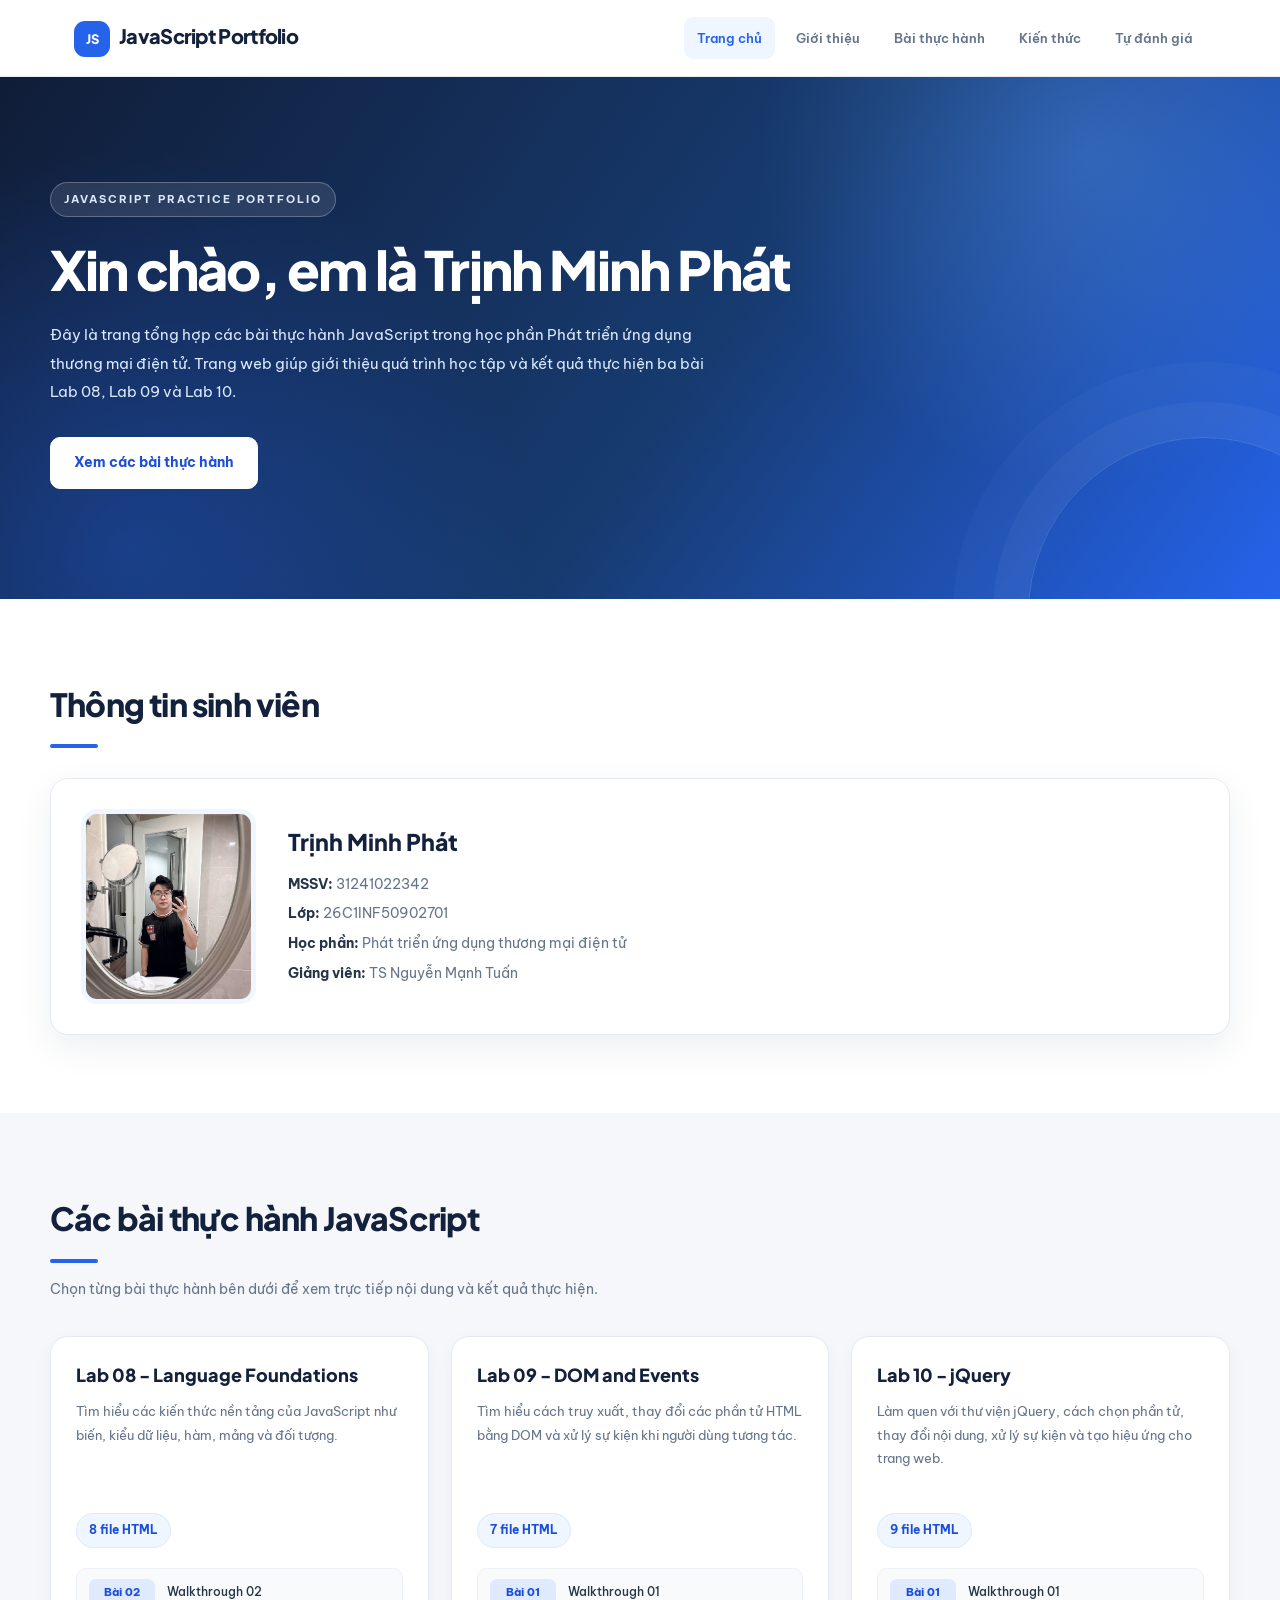
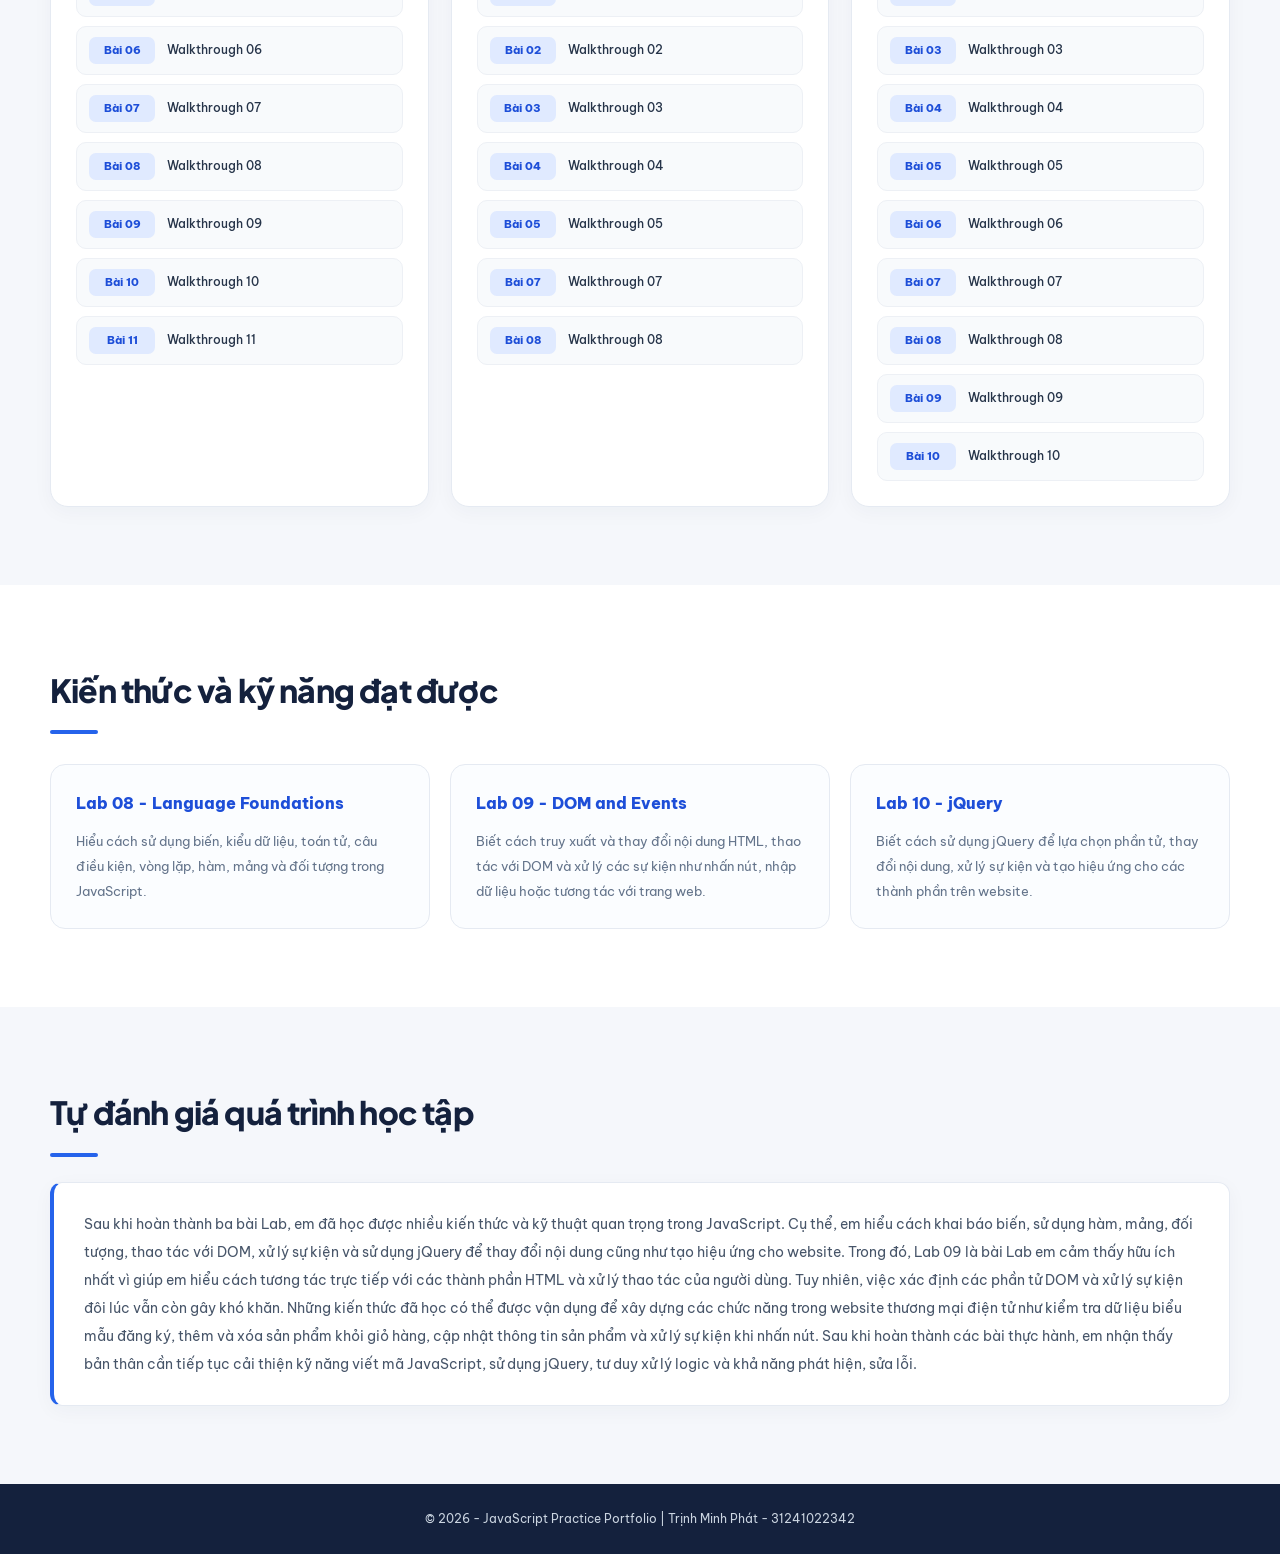
==== commit e0627c30: "update html" ====
--- a/JavaScript-Labs/index.html
+++ b/JavaScript-Labs/index.html
@@ -8,8 +8,6 @@
     <title>JavaScript Practice Portfolio | Trịnh Minh Phát</title>
 
     <link rel="stylesheet" href="css/style.css">
-
-
     <script src="js/main.js" defer></script>
 </head>
 
@@ -39,14 +37,19 @@
             <div class="hero-container">
                 <div>
                     <p>JAVASCRIPT PRACTICE PORTFOLIO</p>
+
                     <h1>Xin chào, em là Trịnh Minh Phát</h1>
+
                     <p>
                         Đây là trang tổng hợp các bài thực hành JavaScript
                         trong học phần Phát triển ứng dụng thương mại điện tử.
                         Trang web giúp giới thiệu quá trình học tập và kết quả
                         thực hiện ba bài Lab 08, Lab 09 và Lab 10.
                     </p>
-                    <a href="#labs" class="btn">Xem các bài thực hành</a>
+
+                    <a href="#labs" class="btn">
+                        Xem các bài thực hành
+                    </a>
                 </div>
             </div>
         </section>
@@ -62,12 +65,20 @@
 
                     <div>
                         <h3>Trịnh Minh Phát</h3>
-                        <p><strong>MSSV:</strong> 31241022342</p>
-                        <p><strong>Lớp:</strong> 26C1INF50902701</p>
+
+                        <p>
+                            <strong>MSSV:</strong> 31241022342
+                        </p>
+
+                        <p>
+                            <strong>Lớp:</strong> 26C1INF50902701
+                        </p>
+
                         <p>
                             <strong>Học phần:</strong>
                             Phát triển ứng dụng thương mại điện tử
                         </p>
+
                         <p>
                             <strong>Giảng viên:</strong>
                             TS Nguyễn Mạnh Tuấn
@@ -80,7 +91,9 @@
         <!-- Danh sách bài Lab -->
         <section class="labs-section" id="labs">
             <div class="section-container">
+
                 <h2>Các bài thực hành JavaScript</h2>
+
                 <p>
                     Chọn từng bài thực hành bên dưới để xem trực tiếp
                     nội dung và kết quả thực hiện.
@@ -90,209 +103,245 @@
 
                     <!-- LAB 08 -->
                     <article class="lab-card">
+
                         <h3>Lab 08 - Language Foundations</h3>
+
                         <p class="lab-description">
                             Tìm hiểu các kiến thức nền tảng của JavaScript
                             như biến, kiểu dữ liệu, hàm, mảng và đối tượng.
                         </p>
-                        <span class="exercise-count">8 file HTML</span>
+
+                        <span class="exercise-count">
+                            8 file HTML
+                        </span>
 
                         <ul class="exercise-list">
-                            <li>
-                                <a class="exercise-link"
-                                   href="Lab08/exercise.html">
-                                    <span class="exercise-number">Bài tập</span>
-                                    <span>Exercise</span>
-                                </a>
-                            </li>
-                            <li>
-                                <a class="exercise-link"
-                                   href="Lab08/lab08-walkthrough02.html">
+
+                           
+
+                            <li>
+                                <a class="exercise-link"
+                                   href="lab08/lab08-walkthrough02.html">
                                     <span class="exercise-number">Bài 02</span>
                                     <span>Walkthrough 02</span>
                                 </a>
                             </li>
-                            <li>
-                                <a class="exercise-link"
-                                   href="Lab08/lab08-walkthrough06.html">
+
+                            <li>
+                                <a class="exercise-link"
+                                   href="lab08/lab08-walkthrough06.html">
                                     <span class="exercise-number">Bài 06</span>
                                     <span>Walkthrough 06</span>
                                 </a>
                             </li>
-                            <li>
-                                <a class="exercise-link"
-                                   href="Lab08/lab08-walkthrough07.html">
+
+                            <li>
+                                <a class="exercise-link"
+                                   href="lab08/lab08-walkthrough07.html">
                                     <span class="exercise-number">Bài 07</span>
                                     <span>Walkthrough 07</span>
                                 </a>
                             </li>
-                            <li>
-                                <a class="exercise-link"
-                                   href="Lab08/lab08-walkthrough08.html">
+
+                            <li>
+                                <a class="exercise-link"
+                                   href="lab08/lab08-walkthrough08.html">
                                     <span class="exercise-number">Bài 08</span>
                                     <span>Walkthrough 08</span>
                                 </a>
                             </li>
-                            <li>
-                                <a class="exercise-link"
-                                   href="Lab08/lab08-walkthrough09.html">
+
+                            <li>
+                                <a class="exercise-link"
+                                   href="lab08/lab08-walkthrough09.html">
                                     <span class="exercise-number">Bài 09</span>
                                     <span>Walkthrough 09</span>
                                 </a>
                             </li>
-                            <li>
-                                <a class="exercise-link"
-                                   href="Lab08/lab08-walkthrough10.html">
+
+                            <li>
+                                <a class="exercise-link"
+                                   href="lab08/lab08-walkthrough10.html">
                                     <span class="exercise-number">Bài 10</span>
                                     <span>Walkthrough 10</span>
                                 </a>
                             </li>
-                            <li>
-                                <a class="exercise-link"
-                                   href="Lab08/lab08-walkthrough11.html">
+
+                            <li>
+                                <a class="exercise-link"
+                                   href="lab08/lab08-walkthrough11.html">
                                     <span class="exercise-number">Bài 11</span>
                                     <span>Walkthrough 11</span>
                                 </a>
                             </li>
+
                         </ul>
                     </article>
 
                     <!-- LAB 09 -->
                     <article class="lab-card">
+
                         <h3>Lab 09 - DOM and Events</h3>
+
                         <p class="lab-description">
                             Tìm hiểu cách truy xuất, thay đổi các phần tử HTML
                             bằng DOM và xử lý sự kiện khi người dùng tương tác.
                         </p>
-                        <span class="exercise-count">7 file HTML</span>
+
+                        <span class="exercise-count">
+                            7 file HTML
+                        </span>
 
                         <ul class="exercise-list">
-                            <li>
-                                <a class="exercise-link"
-                                   href="Lab09/lab09-walkthrough01.html">
+
+                            <li>
+                                <a class="exercise-link"
+                                   href="lab09/lab09-walkthrough01.html">
                                     <span class="exercise-number">Bài 01</span>
                                     <span>Walkthrough 01</span>
                                 </a>
                             </li>
-                            <li>
-                                <a class="exercise-link"
-                                   href="Lab09/lab09-walkthrough02.html">
+
+                            <li>
+                                <a class="exercise-link"
+                                   href="lab09/lab09-walkthrough02.html">
                                     <span class="exercise-number">Bài 02</span>
                                     <span>Walkthrough 02</span>
                                 </a>
                             </li>
-                            <li>
-                                <a class="exercise-link"
-                                   href="Lab09/lab09-walkthrough03.html">
+
+                            <li>
+                                <a class="exercise-link"
+                                   href="lab09/lab09-walkthrough03.html">
                                     <span class="exercise-number">Bài 03</span>
                                     <span>Walkthrough 03</span>
                                 </a>
                             </li>
-                            <li>
-                                <a class="exercise-link"
-                                   href="Lab09/lab09-walkthrough04.html">
+
+                            <li>
+                                <a class="exercise-link"
+                                   href="lab09/lab09-walkthrough04.html">
                                     <span class="exercise-number">Bài 04</span>
                                     <span>Walkthrough 04</span>
                                 </a>
                             </li>
-                            <li>
-                                <a class="exercise-link"
-                                   href="Lab09/lab09-walkthrough05.html">
+
+                            <li>
+                                <a class="exercise-link"
+                                   href="lab09/lab09-walkthrough05.html">
                                     <span class="exercise-number">Bài 05</span>
                                     <span>Walkthrough 05</span>
                                 </a>
                             </li>
-                            <li>
-                                <a class="exercise-link"
-                                   href="Lab09/lab09-walkthrough07.html">
+
+                            <li>
+                                <a class="exercise-link"
+                                   href="lab09/lab09-walkthrough07.html">
                                     <span class="exercise-number">Bài 07</span>
                                     <span>Walkthrough 07</span>
                                 </a>
                             </li>
-                            <li>
-                                <a class="exercise-link"
-                                   href="Lab09/lab09-walkthrough08.html">
+
+                            <li>
+                                <a class="exercise-link"
+                                   href="lab09/lab09-walkthrough08.html">
                                     <span class="exercise-number">Bài 08</span>
                                     <span>Walkthrough 08</span>
                                 </a>
                             </li>
+
                         </ul>
                     </article>
 
                     <!-- LAB 10 -->
                     <article class="lab-card">
+
                         <h3>Lab 10 - jQuery</h3>
+
                         <p class="lab-description">
                             Làm quen với thư viện jQuery, cách chọn phần tử,
                             thay đổi nội dung, xử lý sự kiện và tạo hiệu ứng
                             cho trang web.
                         </p>
-                        <span class="exercise-count">9 file HTML</span>
+
+                        <span class="exercise-count">
+                            9 file HTML
+                        </span>
 
                         <ul class="exercise-list">
-                            <li>
-                                <a class="exercise-link"
-                                   href="Lab10/lab10-walkthrough01.html">
+
+                            <li>
+                                <a class="exercise-link"
+                                   href="lab10/lab10-walkthrough01.html">
                                     <span class="exercise-number">Bài 01</span>
                                     <span>Walkthrough 01</span>
                                 </a>
                             </li>
-                            <li>
-                                <a class="exercise-link"
-                                   href="Lab10/lab10-walkthrough03.html">
+
+                            <li>
+                                <a class="exercise-link"
+                                   href="lab10/lab10-walkthrough03.html">
                                     <span class="exercise-number">Bài 03</span>
                                     <span>Walkthrough 03</span>
                                 </a>
                             </li>
-                            <li>
-                                <a class="exercise-link"
-                                   href="Lab10/lab10-walkthrough04.html">
+
+                            <li>
+                                <a class="exercise-link"
+                                   href="lab10/lab10-walkthrough04.html">
                                     <span class="exercise-number">Bài 04</span>
                                     <span>Walkthrough 04</span>
                                 </a>
                             </li>
-                            <li>
-                                <a class="exercise-link"
-                                   href="Lab10/lab10-walkthrough05.html">
+
+                            <li>
+                                <a class="exercise-link"
+                                   href="lab10/lab10-walkthrough05.html">
                                     <span class="exercise-number">Bài 05</span>
                                     <span>Walkthrough 05</span>
                                 </a>
                             </li>
-                            <li>
-                                <a class="exercise-link"
-                                   href="Lab10/lab10-walkthrough06.html">
+
+                            <li>
+                                <a class="exercise-link"
+                                   href="lab10/lab10-walkthrough06.html">
                                     <span class="exercise-number">Bài 06</span>
                                     <span>Walkthrough 06</span>
                                 </a>
                             </li>
-                            <li>
-                                <a class="exercise-link"
-                                   href="Lab10/lab10-walkthrough07.html">
+
+                            <li>
+                                <a class="exercise-link"
+                                   href="lab10/lab10-walkthrough07.html">
                                     <span class="exercise-number">Bài 07</span>
                                     <span>Walkthrough 07</span>
                                 </a>
                             </li>
-                            <li>
-                                <a class="exercise-link"
-                                   href="Lab10/lab10-walkthrough08.html">
+
+                            <li>
+                                <a class="exercise-link"
+                                   href="lab10/lab10-walkthrough08.html">
                                     <span class="exercise-number">Bài 08</span>
                                     <span>Walkthrough 08</span>
                                 </a>
                             </li>
-                            <li>
-                                <a class="exercise-link"
-                                   href="Lab10/lab10-walkthrough09.html">
+
+                            <li>
+                                <a class="exercise-link"
+                                   href="lab10/lab10-walkthrough09.html">
                                     <span class="exercise-number">Bài 09</span>
                                     <span>Walkthrough 09</span>
                                 </a>
                             </li>
-                            <li>
-                                <a class="exercise-link"
-                                   href="Lab10/lab10-walkthrough10.html">
+
+                            <li>
+                                <a class="exercise-link"
+                                   href="lab10/lab10-walkthrough10.html">
                                     <span class="exercise-number">Bài 10</span>
                                     <span>Walkthrough 10</span>
                                 </a>
                             </li>
+
                         </ul>
                     </article>
 
@@ -303,11 +352,14 @@
         <!-- Kiến thức đạt được -->
         <section class="skills-section" id="skills">
             <div class="section-container">
+
                 <h2>Kiến thức và kỹ năng đạt được</h2>
 
                 <div class="skills-grid">
+
                     <div>
                         <h3>Lab 08 - Language Foundations</h3>
+
                         <p>
                             Hiểu cách sử dụng biến, kiểu dữ liệu, toán tử,
                             câu điều kiện, vòng lặp, hàm, mảng và đối tượng
@@ -317,6 +369,7 @@
 
                     <div>
                         <h3>Lab 09 - DOM and Events</h3>
+
                         <p>
                             Biết cách truy xuất và thay đổi nội dung HTML,
                             thao tác với DOM và xử lý các sự kiện như nhấn
@@ -326,12 +379,14 @@
 
                     <div>
                         <h3>Lab 10 - jQuery</h3>
+
                         <p>
                             Biết cách sử dụng jQuery để lựa chọn phần tử,
                             thay đổi nội dung, xử lý sự kiện và tạo hiệu ứng
                             cho các thành phần trên website.
                         </p>
                     </div>
+
                 </div>
             </div>
         </section>
@@ -339,6 +394,7 @@
         <!-- Tự đánh giá -->
         <section class="reflection-section" id="reflection">
             <div class="section-container">
+
                 <h2>Tự đánh giá quá trình học tập</h2>
 
                 <p>
@@ -360,6 +416,7 @@
                     tục cải thiện kỹ năng viết mã JavaScript, sử dụng jQuery,
                     tư duy xử lý logic và khả năng phát hiện, sửa lỗi.
                 </p>
+
             </div>
         </section>
 
